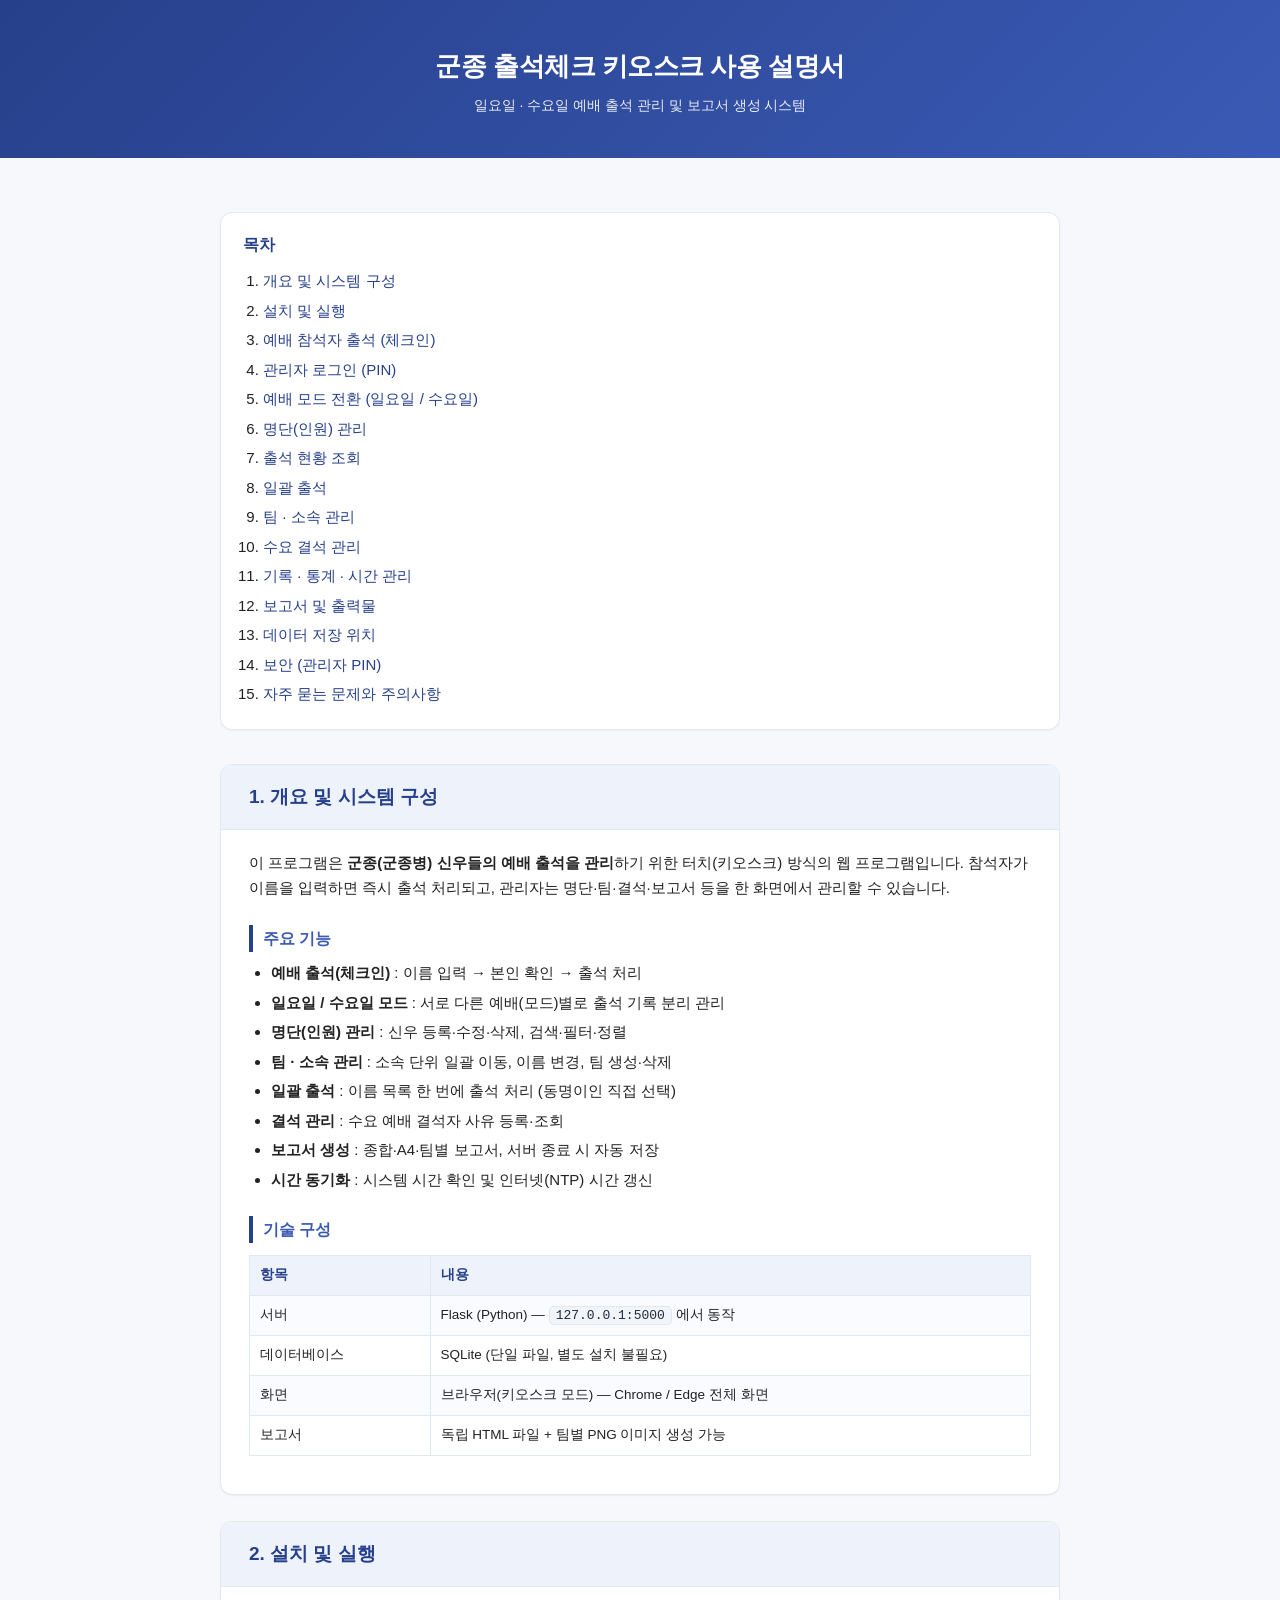
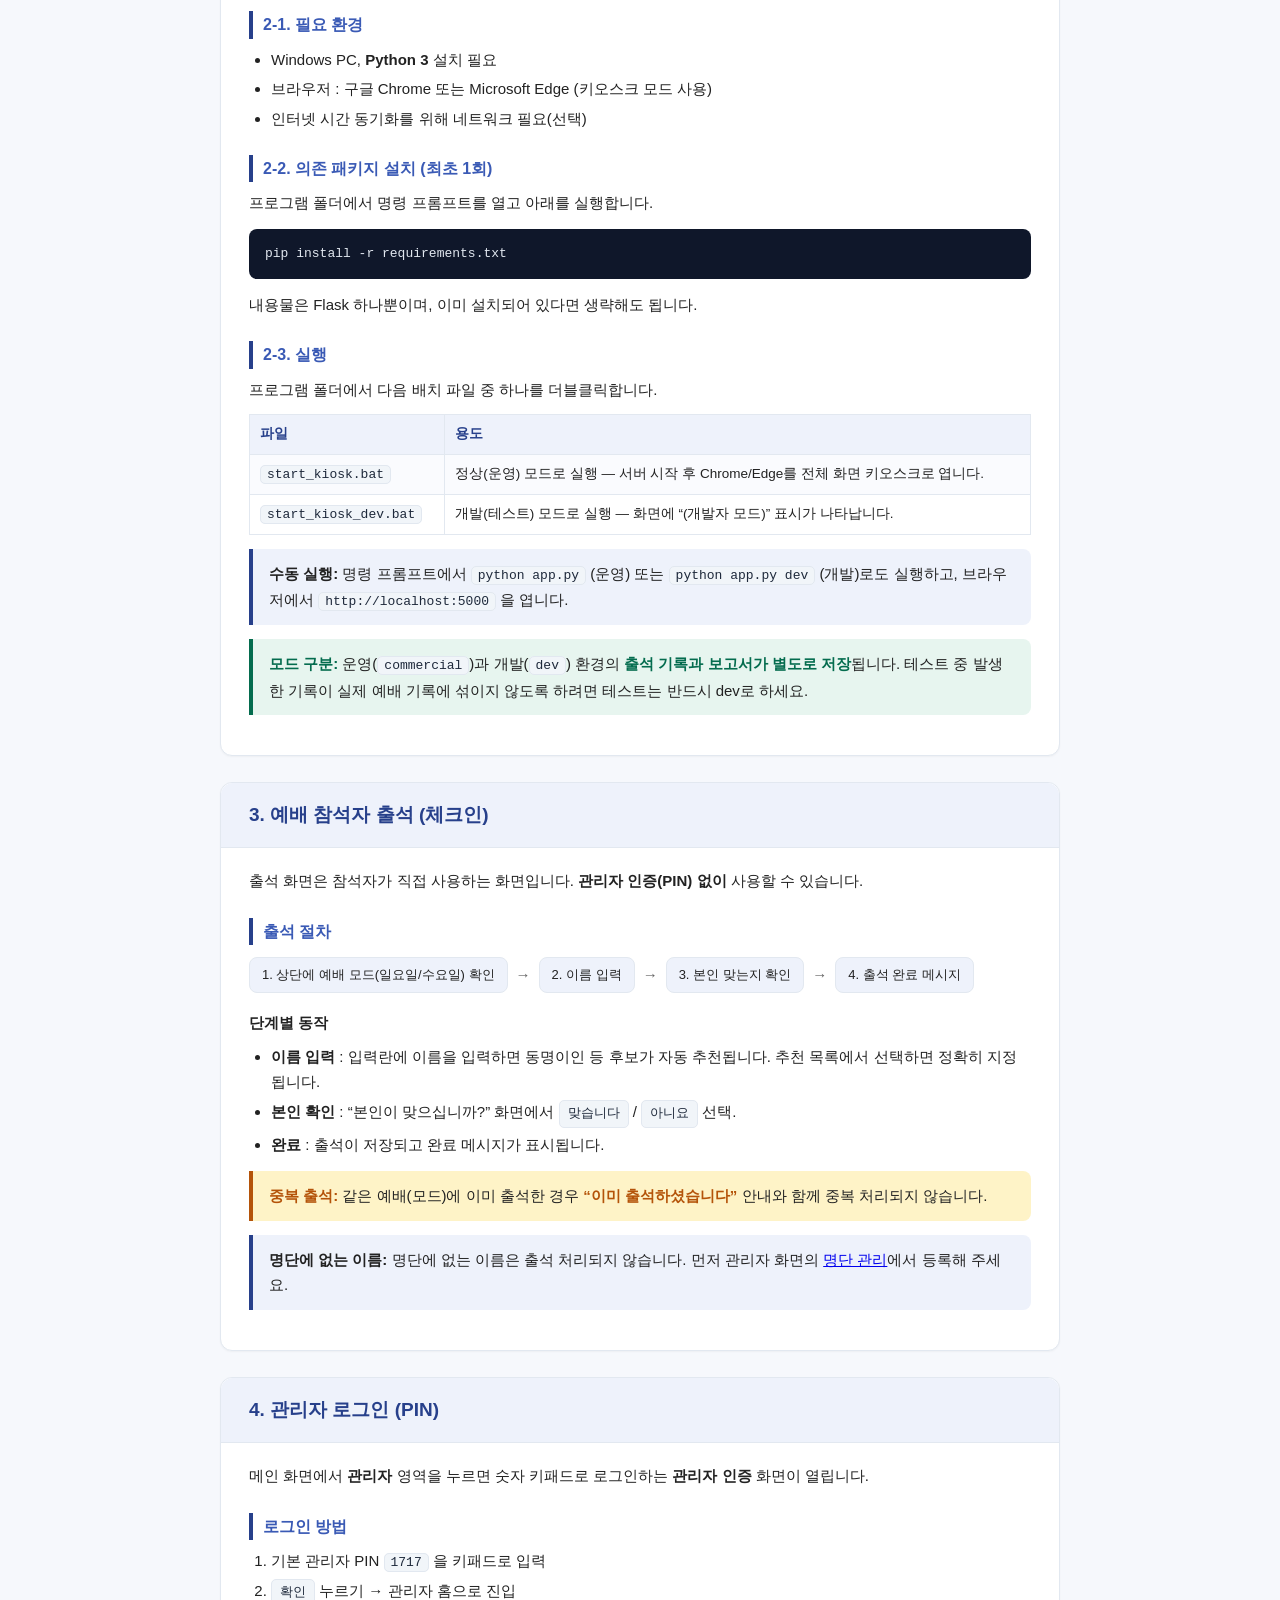
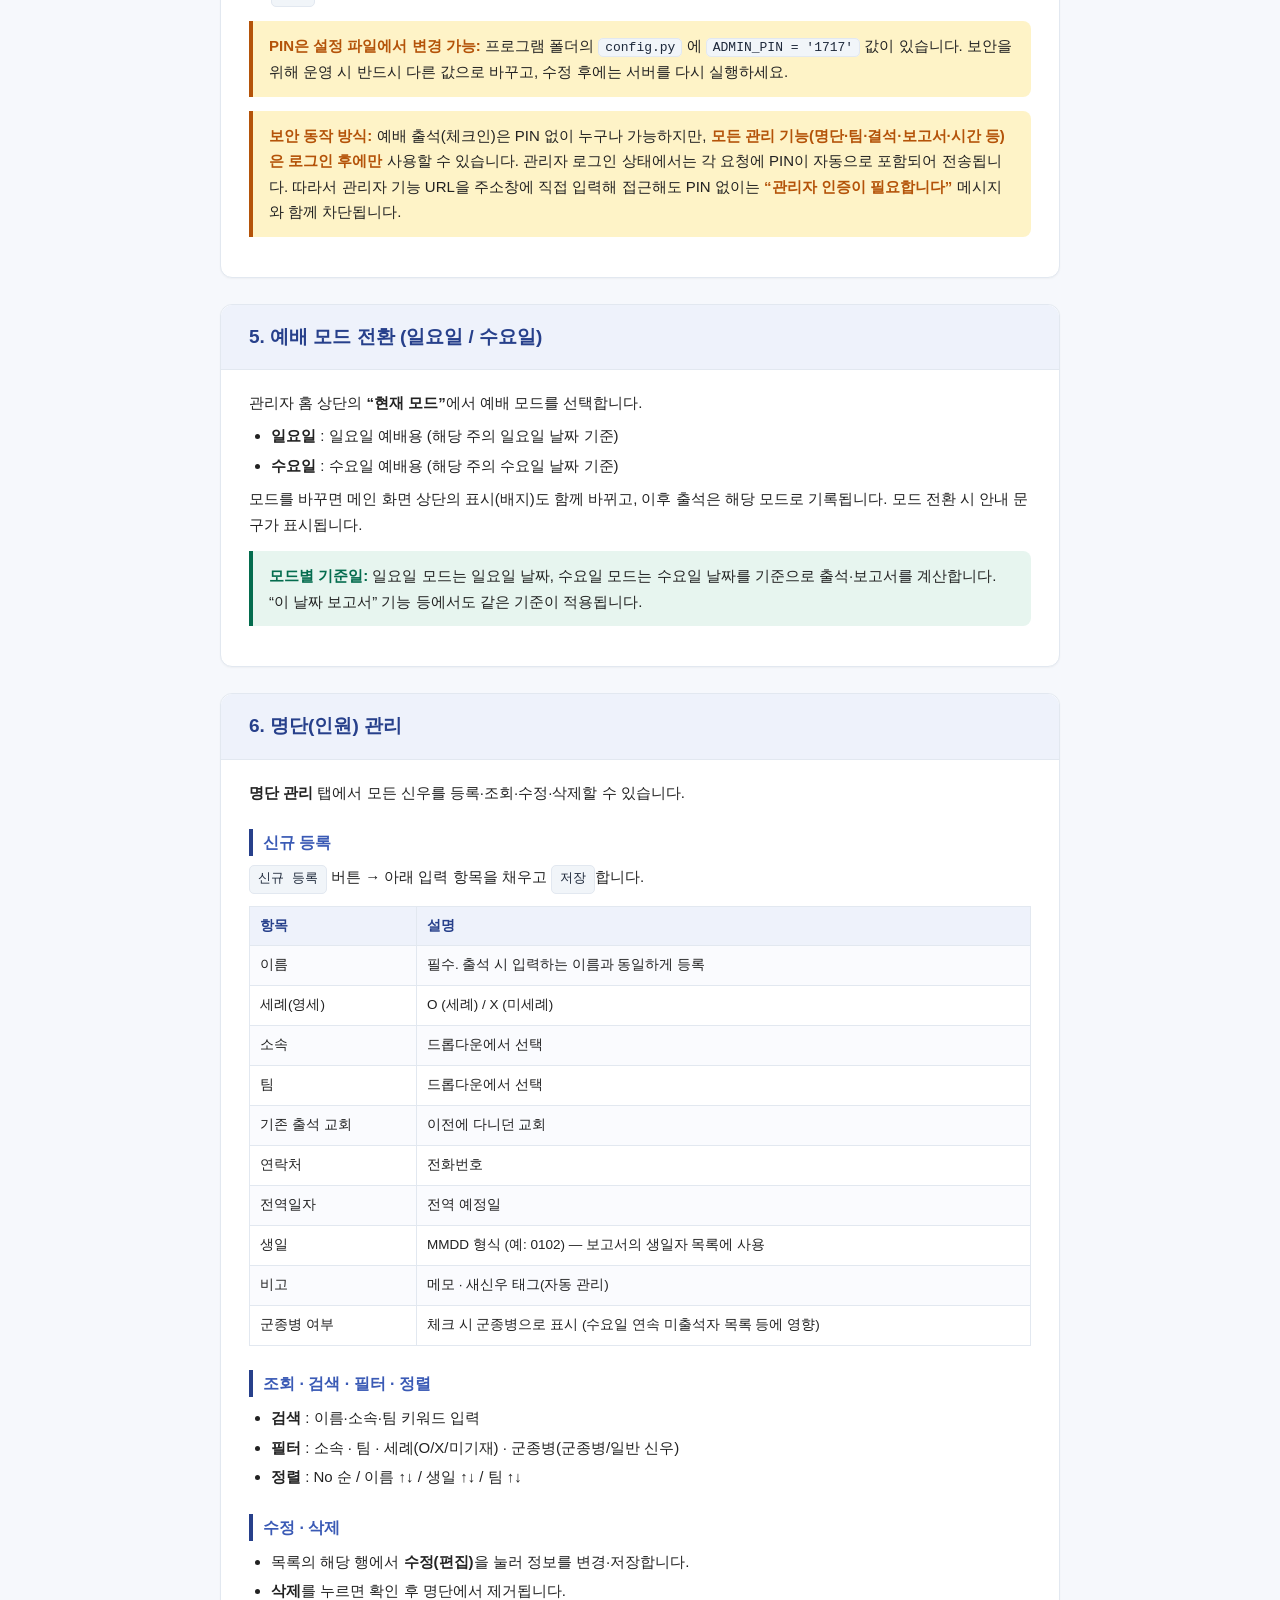
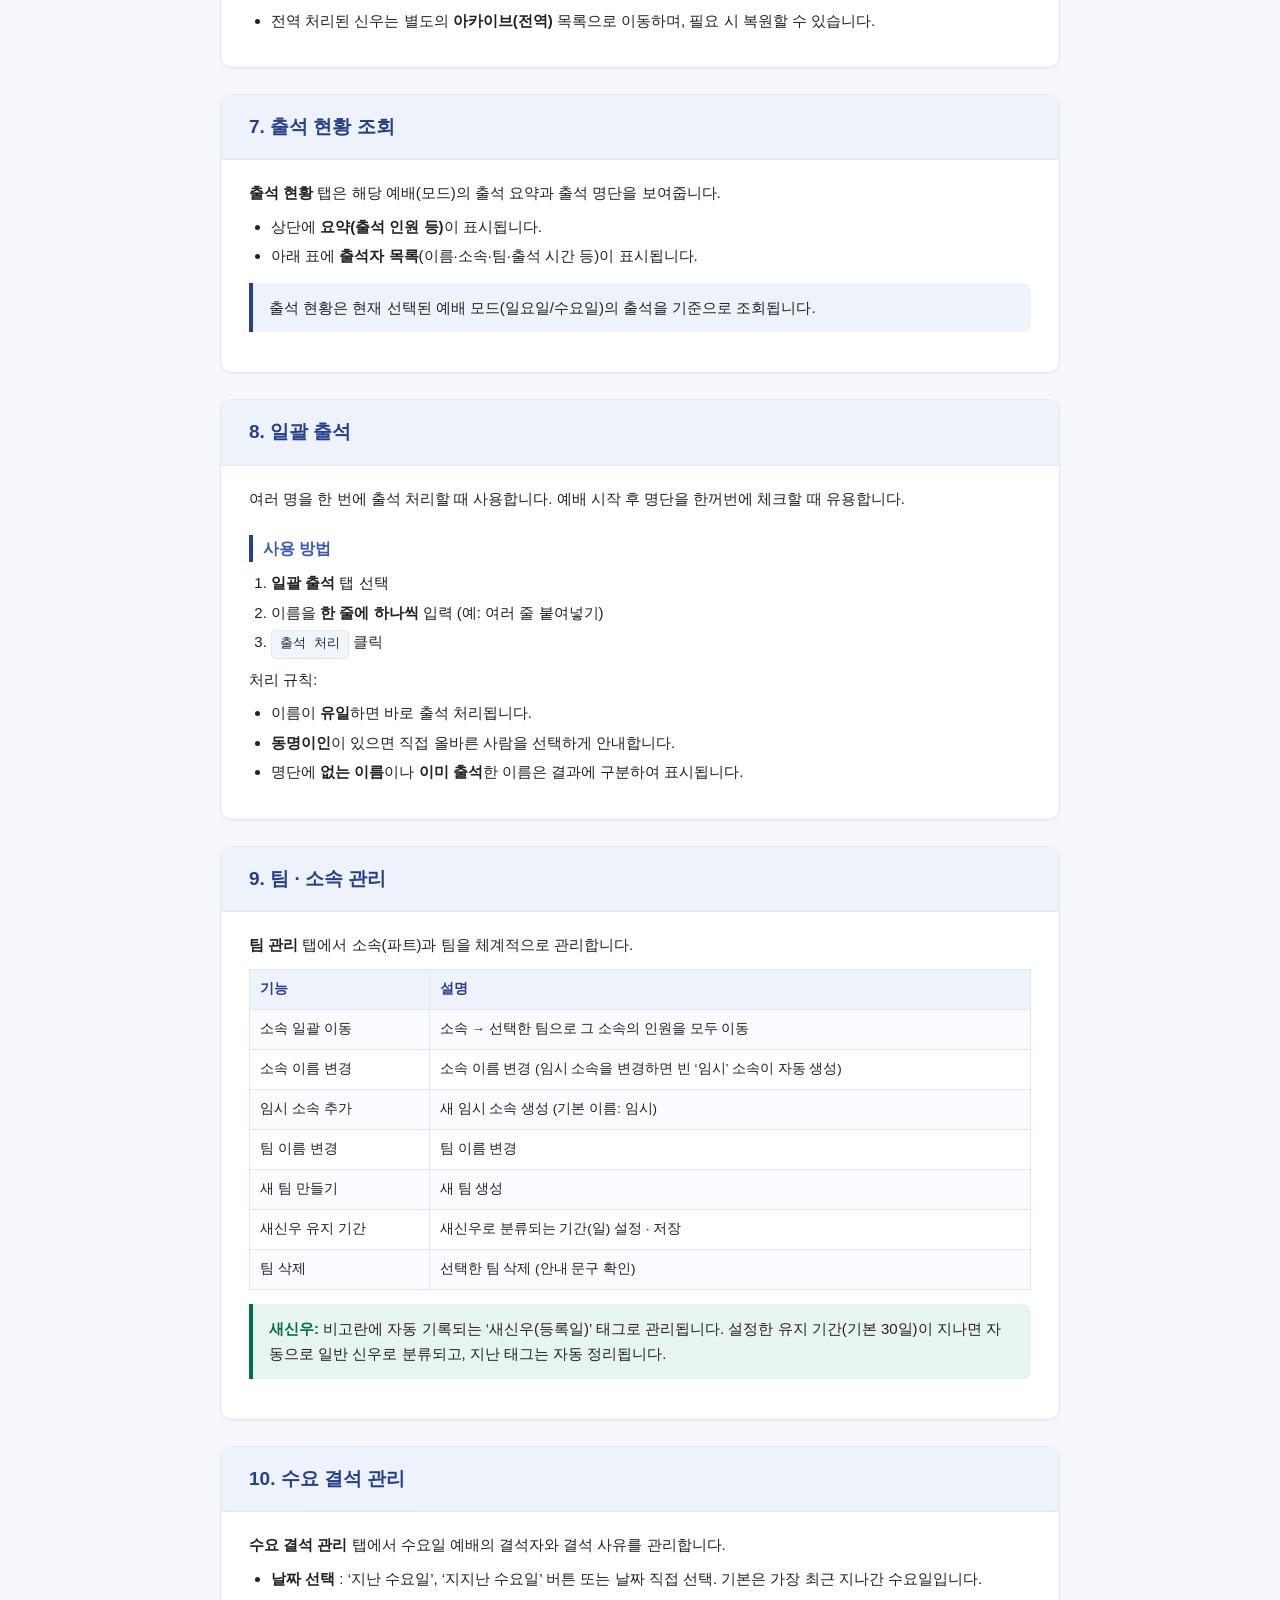
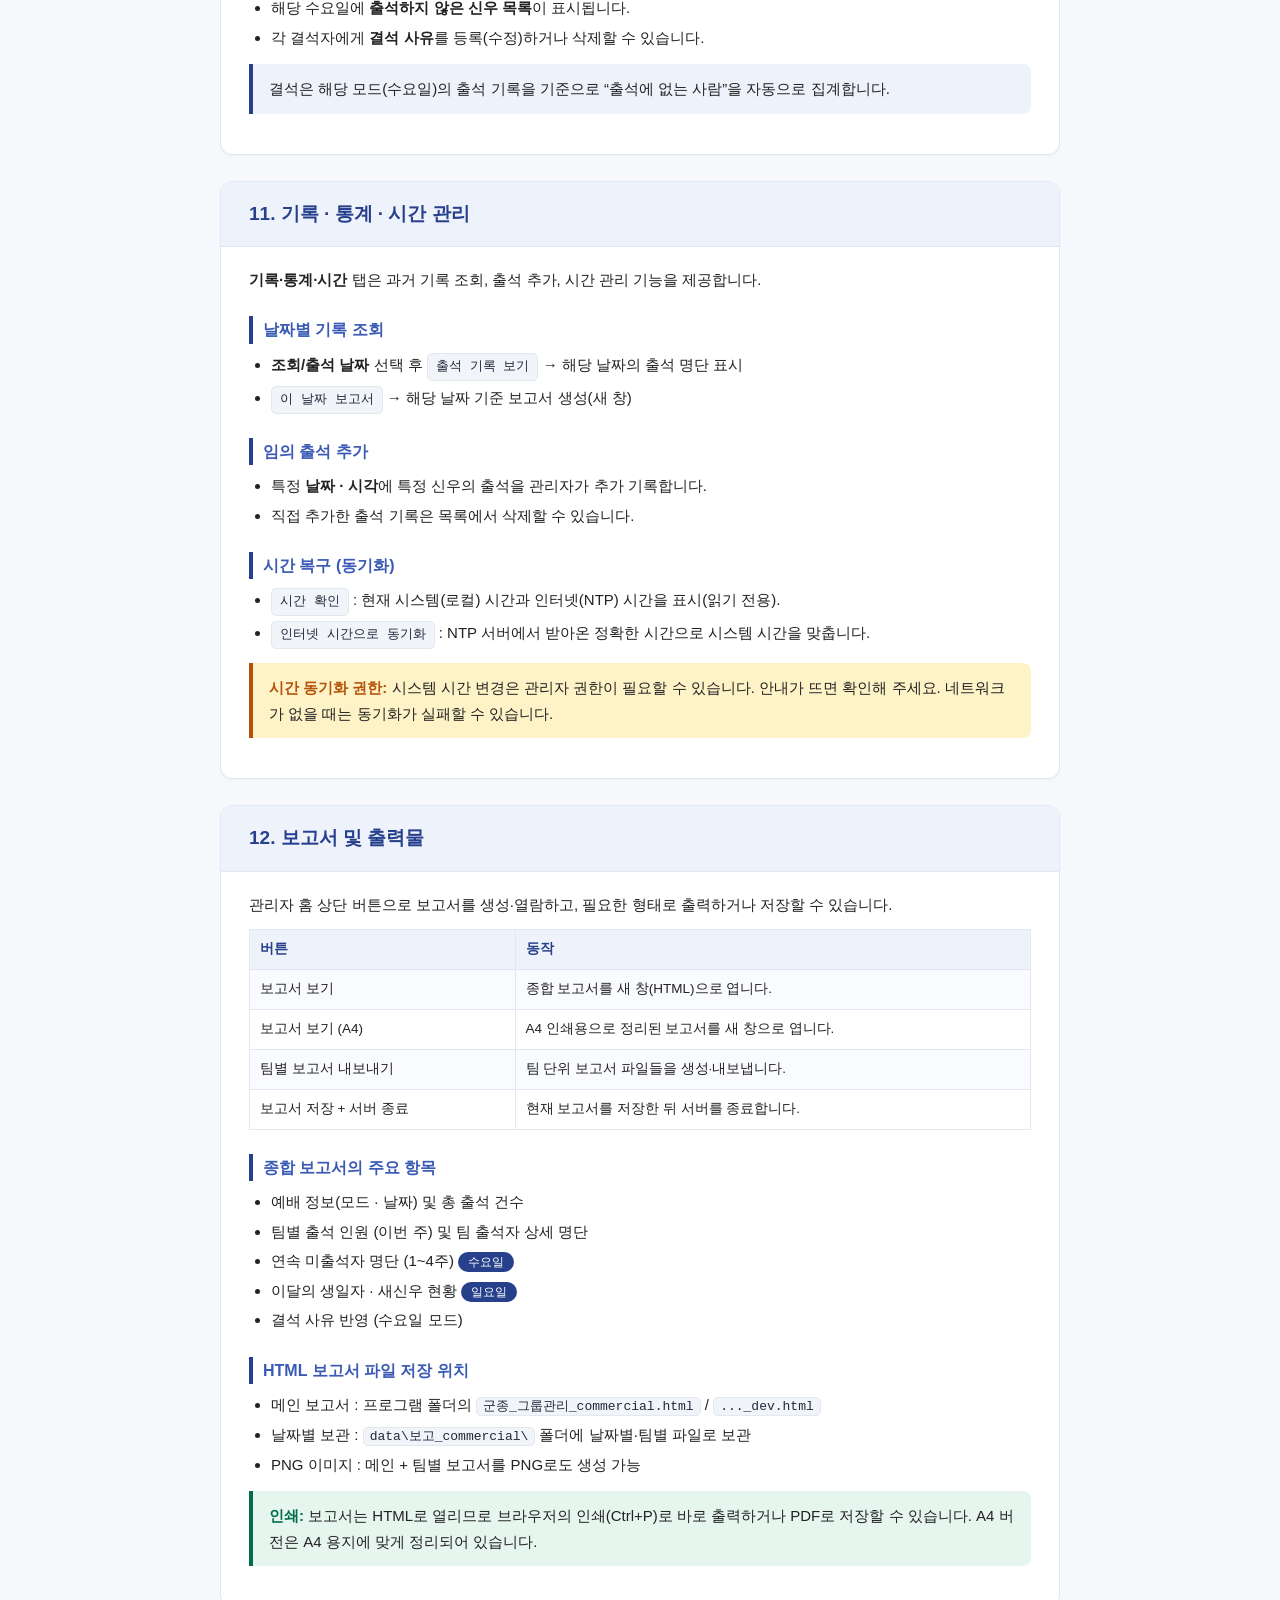
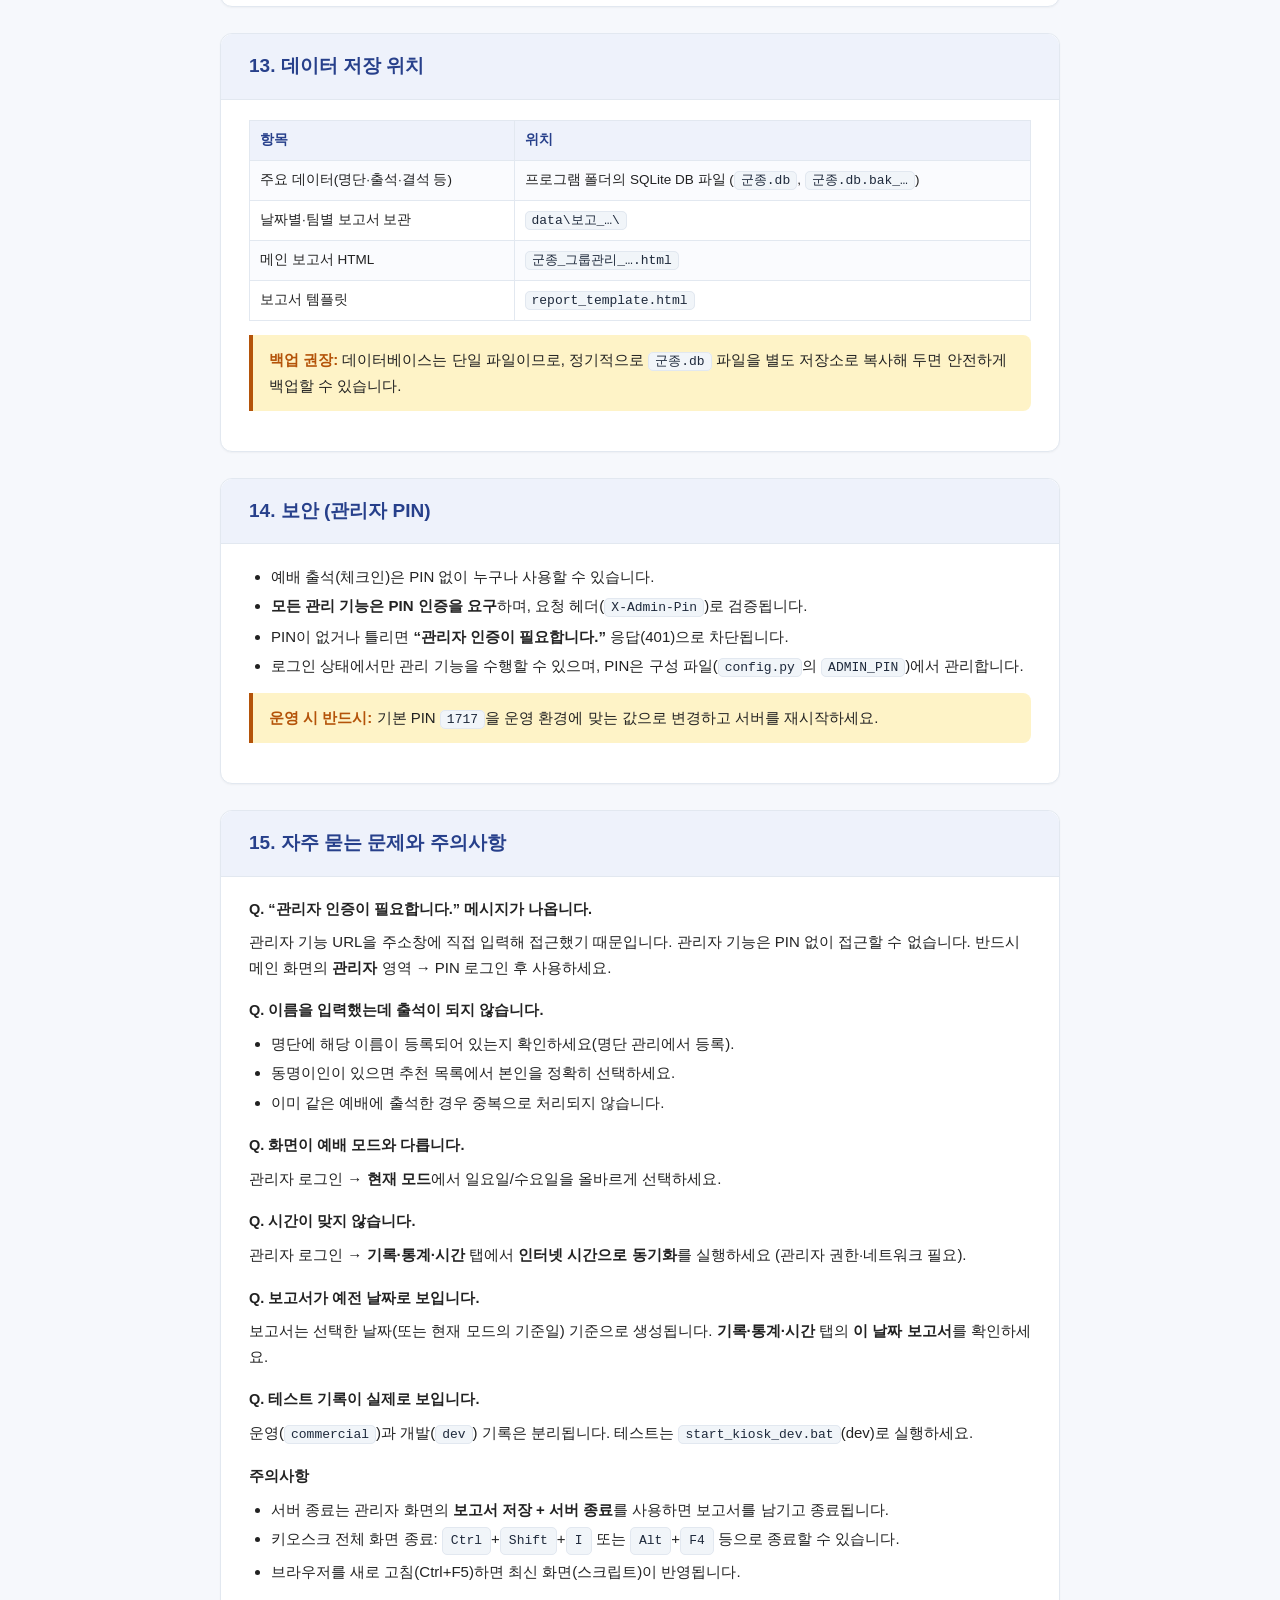
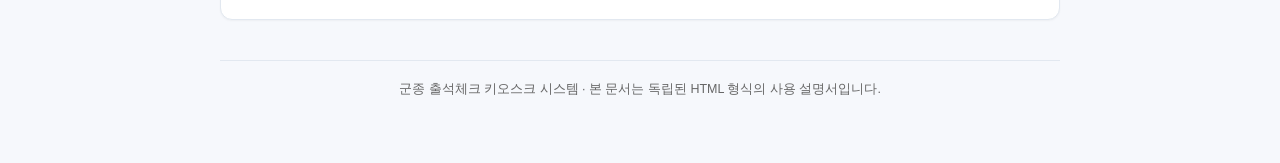
==== 사용설명서.html @ 4e554896 "asd" ====
<!DOCTYPE html>
<html lang="ko">
<head>
<meta charset="UTF-8">
<meta name="viewport" content="width=device-width, initial-scale=1.0">
<title>군종 출석체크 키오스크 사용 설명서</title>
<style>
  :root{
    --brand:#27408b;
    --brand2:#3a5ab5;
    --ink:#222;
    --muted:#666;
    --line:#e2e8f0;
    --bg:#f6f8fc;
    --card:#fff;
    --warn:#b45309;
    --warnbg:#fef3c7;
    --tip:#046c4e;
    --tipbg:#e7f5ef;
    --code:#1e293b;
    --codebg:#f1f5f9;
  }
  *{box-sizing:border-box}
  body{
    margin:0;padding:0;background:var(--bg);color:var(--ink);
    font-family:-apple-system,"Segoe UI","Malgun Gothic","Apple SD Gothic Neo",sans-serif;
    line-height:1.7;font-size:15px;
  }
  header{
    background:linear-gradient(135deg,var(--brand),var(--brand2));
    color:#fff;padding:44px 24px 40px;text-align:center;
  }
  header h1{margin:0 0 6px;font-size:26px;letter-spacing:-.5px}
  header p{margin:0;opacity:.9;font-size:14px}
  .wrap{max-width:880px;margin:0 auto;padding:28px 20px 80px}
  nav.toc{
    background:var(--card);border:1px solid var(--line);border-radius:12px;
    padding:18px 22px;margin:26px 0 34px;box-shadow:0 1px 2px rgba(0,0,0,.04);
  }
  nav.toc h2{margin:0 0 10px;font-size:16px;color:var(--brand)}
  nav.toc ol{margin:0;padding-left:20px}
  nav.toc li{margin:4px 0}
  nav.toc a{color:var(--brand);text-decoration:none}
  nav.toc a:hover{text-decoration:underline}
  section{background:var(--card);border:1px solid var(--line);border-radius:12px;padding:26px 28px;margin:0 0 26px;box-shadow:0 1px 2px rgba(0,0,0,.04)}
  h2.sec{margin:-26px -28px 20px;padding:16px 28px;background:#eef2fb;border-bottom:1px solid var(--line);
    font-size:19px;color:var(--brand);border-radius:12px 12px 0 0}
  h3{margin:24px 0 8px;font-size:16px;color:var(--brand2);border-left:4px solid var(--brand);padding-left:10px}
  h4{margin:18px 0 6px;font-size:14.5px;color:var(--ink)}
  p{margin:8px 0}
  ul,ol{margin:8px 0;padding-left:22px}
  li{margin:4px 0}
  ul.tight li{margin:2px 0}
  table{border-collapse:collapse;width:100%;margin:12px 0;font-size:13.5px}
  th,td{border:1px solid var(--line);padding:8px 10px;text-align:left;vertical-align:top}
  th{background:#eef2fb;color:var(--brand)}
  tr:nth-child(even) td{background:#fafbfe}
  code,.key{
    background:var(--codebg);border:1px solid #e2e8f0;border-radius:5px;
    padding:1px 6px;font-size:13px;color:var(--code);
    font-family:Consolas,Menlo,monospace;
  }
  .key{display:inline-block;min-width:26px;text-align:center;padding:2px 8px}
  pre{background:#0f172a;color:#e2e8f0;border-radius:8px;padding:14px 16px;overflow:auto;font-size:13px;font-family:Consolas,Menlo,monospace}
  .note{border-left:4px solid var(--brand);background:#eef2fb;padding:12px 16px;border-radius:0 8px 8px 0;margin:14px 0}
  .warn{border-left:4px solid var(--warn);background:var(--warnbg);padding:12px 16px;border-radius:0 8px 8px 0;margin:14px 0}
  .tip{border-left:4px solid var(--tip);background:var(--tipbg);padding:12px 16px;border-radius:0 8px 8px 0;margin:14px 0}
  .warn b{color:var(--warn)}
  .tip b{color:var(--tip)}
  .badge{display:inline-block;background:var(--brand);color:#fff;border-radius:20px;padding:0 10px;font-size:12px;line-height:20px;vertical-align:middle}
  .badge.green{background:var(--tip)}
  .badge.red{background:#b91c1c}
  .flow{display:flex;flex-wrap:wrap;gap:8px;align-items:center;margin:12px 0}
  .flow .step{background:#eef2fb;border:1px solid var(--line);border-radius:8px;padding:6px 12px;font-size:13px}
  .flow .arr{color:var(--muted)}
  footer{margin-top:40px;text-align:center;color:var(--muted);font-size:12.5px;border-top:1px solid var(--line);padding-top:18px}
  @media print{
    body{background:#fff}
    section,header,.toc{box-shadow:none;border-color:#ccc}
    header{background:var(--brand)}
    a{color:inherit;text-decoration:none}
  }
</style>
</head>
<body>

<header>
  <h1>군종 출석체크 키오스크 사용 설명서</h1>
  <p>일요일 · 수요일 예배 출석 관리 및 보고서 생성 시스템</p>
</header>

<div class="wrap">

<nav class="toc">
  <h2>목차</h2>
  <ol>
    <li><a href="#overview">개요 및 시스템 구성</a></li>
    <li><a href="#setup">설치 및 실행</a></li>
    <li><a href="#kiosk">예배 참석자 출석 (체크인)</a></li>
    <li><a href="#adminlogin">관리자 로그인 (PIN)</a></li>
    <li><a href="#mode">예배 모드 전환 (일요일 / 수요일)</a></li>
    <li><a href="#roster">명단(인원) 관리</a></li>
    <li><a href="#attend">출석 현황 조회</a></li>
    <li><a href="#bulk">일괄 출석</a></li>
    <li><a href="#teams">팀 · 소속 관리</a></li>
    <li><a href="#absence">수요 결석 관리</a></li>
    <li><a href="#history">기록 · 통계 · 시간 관리</a></li>
    <li><a href="#report">보고서 및 출력물</a></li>
    <li><a href="#data">데이터 저장 위치</a></li>
    <li><a href="#security">보안 (관리자 PIN)</a></li>
    <li><a href="#trouble">자주 묻는 문제와 주의사항</a></li>
  </ol>
</nav>

<!-- 1. 개요 -->
<section id="overview">
  <h2 class="sec">1. 개요 및 시스템 구성</h2>
  <p>이 프로그램은 <b>군종(군종병) 신우들의 예배 출석을 관리</b>하기 위한 터치(키오스크) 방식의 웹 프로그램입니다. 참석자가 이름을 입력하면 즉시 출석 처리되고, 관리자는 명단·팀·결석·보고서 등을 한 화면에서 관리할 수 있습니다.</p>
  <h3>주요 기능</h3>
  <ul>
    <li><b>예배 출석(체크인)</b> : 이름 입력 → 본인 확인 → 출석 처리</li>
    <li><b>일요일 / 수요일 모드</b> : 서로 다른 예배(모드)별로 출석 기록 분리 관리</li>
    <li><b>명단(인원) 관리</b> : 신우 등록·수정·삭제, 검색·필터·정렬</li>
    <li><b>팀 · 소속 관리</b> : 소속 단위 일괄 이동, 이름 변경, 팀 생성·삭제</li>
    <li><b>일괄 출석</b> : 이름 목록 한 번에 출석 처리 (동명이인 직접 선택)</li>
    <li><b>결석 관리</b> : 수요 예배 결석자 사유 등록·조회</li>
    <li><b>보고서 생성</b> : 종합·A4·팀별 보고서, 서버 종료 시 자동 저장</li>
    <li><b>시간 동기화</b> : 시스템 시간 확인 및 인터넷(NTP) 시간 갱신</li>
  </ul>
  <h3>기술 구성</h3>
  <table>
    <tr><th>항목</th><th>내용</th></tr>
    <tr><td>서버</td><td>Flask (Python) — <code>127.0.0.1:5000</code> 에서 동작</td></tr>
    <tr><td>데이터베이스</td><td>SQLite (단일 파일, 별도 설치 불필요)</td></tr>
    <tr><td>화면</td><td>브라우저(키오스크 모드) — Chrome / Edge 전체 화면</td></tr>
    <tr><td>보고서</td><td>독립 HTML 파일 + 팀별 PNG 이미지 생성 가능</td></tr>
  </table>
</section>

<!-- 2. 설치 및 실행 -->
<section id="setup">
  <h2 class="sec">2. 설치 및 실행</h2>
  <h3>2-1. 필요 환경</h3>
  <ul>
    <li>Windows PC, <b>Python 3</b> 설치 필요</li>
    <li>브라우저 : 구글 Chrome 또는 Microsoft Edge (키오스크 모드 사용)</li>
    <li>인터넷 시간 동기화를 위해 네트워크 필요(선택)</li>
  </ul>
  <h3>2-2. 의존 패키지 설치 (최초 1회)</h3>
  <p>프로그램 폴더에서 명령 프롬프트를 열고 아래를 실행합니다.</p>
  <pre>pip install -r requirements.txt</pre>
  <p>내용물은 Flask 하나뿐이며, 이미 설치되어 있다면 생략해도 됩니다.</p>
  <h3>2-3. 실행</h3>
  <p>프로그램 폴더에서 다음 배치 파일 중 하나를 더블클릭합니다.</p>
  <table>
    <tr><th>파일</th><th>용도</th></tr>
    <tr><td><code>start_kiosk.bat</code></td><td>정상(운영) 모드로 실행 — 서버 시작 후 Chrome/Edge를 전체 화면 키오스크로 엽니다.</td></tr>
    <tr><td><code>start_kiosk_dev.bat</code></td><td>개발(테스트) 모드로 실행 — 화면에 “(개발자 모드)” 표시가 나타납니다.</td></tr>
  </table>
  <div class="note"><b>수동 실행:</b> 명령 프롬프트에서 <code>python app.py</code> (운영) 또는 <code>python app.py dev</code> (개발)로도 실행하고, 브라우저에서 <code>http://localhost:5000</code> 을 엽니다.</div>
  <div class="tip"><b>모드 구분:</b> 운영(<code>commercial</code>)과 개발(<code>dev</code>) 환경의 <b>출석 기록과 보고서가 별도로 저장</b>됩니다. 테스트 중 발생한 기록이 실제 예배 기록에 섞이지 않도록 하려면 테스트는 반드시 dev로 하세요.</div>
</section>

<!-- 3. 출석 -->
<section id="kiosk">
  <h2 class="sec">3. 예배 참석자 출석 (체크인)</h2>
  <p>출석 화면은 참석자가 직접 사용하는 화면입니다. <b>관리자 인증(PIN) 없이</b> 사용할 수 있습니다.</p>
  <h3>출석 절차</h3>
  <div class="flow">
    <span class="step">1. 상단에 예배 모드(일요일/수요일) 확인</span><span class="arr">→</span>
    <span class="step">2. 이름 입력</span><span class="arr">→</span>
    <span class="step">3. 본인 맞는지 확인</span><span class="arr">→</span>
    <span class="step">4. 출석 완료 메시지</span>
  </div>
  <h4>단계별 동작</h4>
  <ul>
    <li><b>이름 입력</b> : 입력란에 이름을 입력하면 동명이인 등 후보가 자동 추천됩니다. 추천 목록에서 선택하면 정확히 지정됩니다.</li>
    <li><b>본인 확인</b> : “본인이 맞으십니까?” 화면에서 <span class="key">맞습니다</span> / <span class="key">아니요</span> 선택.</li>
    <li><b>완료</b> : 출석이 저장되고 완료 메시지가 표시됩니다.</li>
  </ul>
  <div class="warn"><b>중복 출석:</b> 같은 예배(모드)에 이미 출석한 경우 <b>“이미 출석하셨습니다”</b> 안내와 함께 중복 처리되지 않습니다.</div>
  <div class="note"><b>명단에 없는 이름:</b> 명단에 없는 이름은 출석 처리되지 않습니다. 먼저 관리자 화면의 <a href="#roster">명단 관리</a>에서 등록해 주세요.</div>
</section>

<!-- 4. 관리자 로그인 -->
<section id="adminlogin">
  <h2 class="sec">4. 관리자 로그인 (PIN)</h2>
  <p>메인 화면에서 <b>관리자</b> 영역을 누르면 숫자 키패드로 로그인하는 <b>관리자 인증</b> 화면이 열립니다.</p>
  <h3>로그인 방법</h3>
  <ol>
    <li>기본 관리자 PIN <code>1717</code> 을 키패드로 입력</li>
    <li><span class="key">확인</span> 누르기 → 관리자 홈으로 진입</li>
  </ol>
  <div class="warn"><b>PIN은 설정 파일에서 변경 가능:</b> 프로그램 폴더의 <code>config.py</code> 에 <code>ADMIN_PIN = '1717'</code> 값이 있습니다. 보안을 위해 운영 시 반드시 다른 값으로 바꾸고, 수정 후에는 서버를 다시 실행하세요.</div>
  <div class="warn"><b>보안 동작 방식:</b> 예배 출석(체크인)은 PIN 없이 누구나 가능하지만, <b>모든 관리 기능(명단·팀·결석·보고서·시간 등)은 로그인 후에만</b> 사용할 수 있습니다. 관리자 로그인 상태에서는 각 요청에 PIN이 자동으로 포함되어 전송됩니다. 따라서 관리자 기능 URL을 주소창에 직접 입력해 접근해도 PIN 없이는 <b>“관리자 인증이 필요합니다”</b> 메시지와 함께 차단됩니다.</div>
</section>

<!-- 5. 예배 모드 -->
<section id="mode">
  <h2 class="sec">5. 예배 모드 전환 (일요일 / 수요일)</h2>
  <p>관리자 홈 상단의 <b>“현재 모드”</b>에서 예배 모드를 선택합니다.</p>
  <ul>
    <li><b>일요일</b> : 일요일 예배용 (해당 주의 일요일 날짜 기준)</li>
    <li><b>수요일</b> : 수요일 예배용 (해당 주의 수요일 날짜 기준)</li>
  </ul>
  <p>모드를 바꾸면 메인 화면 상단의 표시(배지)도 함께 바뀌고, 이후 출석은 해당 모드로 기록됩니다. 모드 전환 시 안내 문구가 표시됩니다.</p>
  <div class="tip"><b>모드별 기준일:</b> 일요일 모드는 일요일 날짜, 수요일 모드는 수요일 날짜를 기준으로 출석·보고서를 계산합니다. “이 날짜 보고서” 기능 등에서도 같은 기준이 적용됩니다.</div>
</section>

<!-- 6. 명단 관리 -->
<section id="roster">
  <h2 class="sec">6. 명단(인원) 관리</h2>
  <p><b>명단 관리</b> 탭에서 모든 신우를 등록·조회·수정·삭제할 수 있습니다.</p>
  <h3>신규 등록</h3>
  <p><span class="key">신규 등록</span> 버튼 → 아래 입력 항목을 채우고 <span class="key">저장</span>합니다.</p>
  <table>
    <tr><th>항목</th><th>설명</th></tr>
    <tr><td>이름</td><td>필수. 출석 시 입력하는 이름과 동일하게 등록</td></tr>
    <tr><td>세례(영세)</td><td>O (세례) / X (미세례)</td></tr>
    <tr><td>소속</td><td>드롭다운에서 선택</td></tr>
    <tr><td>팀</td><td>드롭다운에서 선택</td></tr>
    <tr><td>기존 출석 교회</td><td>이전에 다니던 교회</td></tr>
    <tr><td>연락처</td><td>전화번호</td></tr>
    <tr><td>전역일자</td><td>전역 예정일</td></tr>
    <tr><td>생일</td><td>MMDD 형식 (예: 0102) — 보고서의 생일자 목록에 사용</td></tr>
    <tr><td>비고</td><td>메모 · 새신우 태그(자동 관리)</td></tr>
    <tr><td>군종병 여부</td><td>체크 시 군종병으로 표시 (수요일 연속 미출석자 목록 등에 영향)</td></tr>
  </table>
  <h3>조회 · 검색 · 필터 · 정렬</h3>
  <ul>
    <li><b>검색</b> : 이름·소속·팀 키워드 입력</li>
    <li><b>필터</b> : 소속 · 팀 · 세례(O/X/미기재) · 군종병(군종병/일반 신우)</li>
    <li><b>정렬</b> : No 순 / 이름 ↑↓ / 생일 ↑↓ / 팀 ↑↓</li>
  </ul>
  <h3>수정 · 삭제</h3>
  <ul>
    <li>목록의 해당 행에서 <b>수정(편집)</b>을 눌러 정보를 변경·저장합니다.</li>
    <li><b>삭제</b>를 누르면 확인 후 명단에서 제거됩니다.</li>
    <li>전역 처리된 신우는 별도의 <b>아카이브(전역)</b> 목록으로 이동하며, 필요 시 복원할 수 있습니다.</li>
  </ul>
</section>

<!-- 7. 출석 현황 -->
<section id="attend">
  <h2 class="sec">7. 출석 현황 조회</h2>
  <p><b>출석 현황</b> 탭은 해당 예배(모드)의 출석 요약과 출석 명단을 보여줍니다.</p>
  <ul>
    <li>상단에 <b>요약(출석 인원 등)</b>이 표시됩니다.</li>
    <li>아래 표에 <b>출석자 목록</b>(이름·소속·팀·출석 시간 등)이 표시됩니다.</li>
  </ul>
  <div class="note">출석 현황은 현재 선택된 예배 모드(일요일/수요일)의 출석을 기준으로 조회됩니다.</div>
</section>

<!-- 8. 일괄 출석 -->
<section id="bulk">
  <h2 class="sec">8. 일괄 출석</h2>
  <p>여러 명을 한 번에 출석 처리할 때 사용합니다. 예배 시작 후 명단을 한꺼번에 체크할 때 유용합니다.</p>
  <h3>사용 방법</h3>
  <ol>
    <li><b>일괄 출석</b> 탭 선택</li>
    <li>이름을 <b>한 줄에 하나씩</b> 입력 (예: 여러 줄 붙여넣기)</li>
    <li><span class="key">출석 처리</span> 클릭</li>
  </ol>
  <p>처리 규칙:</p>
  <ul>
    <li>이름이 <b>유일</b>하면 바로 출석 처리됩니다.</li>
    <li><b>동명이인</b>이 있으면 직접 올바른 사람을 선택하게 안내합니다.</li>
    <li>명단에 <b>없는 이름</b>이나 <b>이미 출석</b>한 이름은 결과에 구분하여 표시됩니다.</li>
  </ul>
</section>

<!-- 9. 팀 관리 -->
<section id="teams">
  <h2 class="sec">9. 팀 · 소속 관리</h2>
  <p><b>팀 관리</b> 탭에서 소속(파트)과 팀을 체계적으로 관리합니다.</p>
  <table>
    <tr><th>기능</th><th>설명</th></tr>
    <tr><td>소속 일괄 이동</td><td>소속 → 선택한 팀으로 그 소속의 인원을 모두 이동</td></tr>
    <tr><td>소속 이름 변경</td><td>소속 이름 변경 (임시 소속을 변경하면 빈 ‘임시’ 소속이 자동 생성)</td></tr>
    <tr><td>임시 소속 추가</td><td>새 임시 소속 생성 (기본 이름: 임시)</td></tr>
    <tr><td>팀 이름 변경</td><td>팀 이름 변경</td></tr>
    <tr><td>새 팀 만들기</td><td>새 팀 생성</td></tr>
    <tr><td>새신우 유지 기간</td><td>새신우로 분류되는 기간(일) 설정 · 저장</td></tr>
    <tr><td>팀 삭제</td><td>선택한 팀 삭제 (안내 문구 확인)</td></tr>
  </table>
  <div class="tip"><b>새신우:</b> 비고란에 자동 기록되는 ‘새신우(등록일)’ 태그로 관리됩니다. 설정한 유지 기간(기본 30일)이 지나면 자동으로 일반 신우로 분류되고, 지난 태그는 자동 정리됩니다.</div>
</section>

<!-- 10. 결석 관리 -->
<section id="absence">
  <h2 class="sec">10. 수요 결석 관리</h2>
  <p><b>수요 결석 관리</b> 탭에서 수요일 예배의 결석자와 결석 사유를 관리합니다.</p>
  <ul>
    <li><b>날짜 선택</b> : ‘지난 수요일’, ‘지지난 수요일’ 버튼 또는 날짜 직접 선택. 기본은 가장 최근 지나간 수요일입니다.</li>
    <li>해당 수요일에 <b>출석하지 않은 신우 목록</b>이 표시됩니다.</li>
    <li>각 결석자에게 <b>결석 사유</b>를 등록(수정)하거나 삭제할 수 있습니다.</li>
  </ul>
  <div class="note">결석은 해당 모드(수요일)의 출석 기록을 기준으로 “출석에 없는 사람”을 자동으로 집계합니다.</div>
</section>

<!-- 11. 기록·통계·시간 -->
<section id="history">
  <h2 class="sec">11. 기록 · 통계 · 시간 관리</h2>
  <p><b>기록·통계·시간</b> 탭은 과거 기록 조회, 출석 추가, 시간 관리 기능을 제공합니다.</p>
  <h3>날짜별 기록 조회</h3>
  <ul>
    <li><b>조회/출석 날짜</b> 선택 후 <span class="key">출석 기록 보기</span> → 해당 날짜의 출석 명단 표시</li>
    <li><span class="key">이 날짜 보고서</span> → 해당 날짜 기준 보고서 생성(새 창)</li>
  </ul>
  <h3>임의 출석 추가</h3>
  <ul>
    <li>특정 <b>날짜 · 시각</b>에 특정 신우의 출석을 관리자가 추가 기록합니다.</li>
    <li>직접 추가한 출석 기록은 목록에서 삭제할 수 있습니다.</li>
  </ul>
  <h3>시간 복구 (동기화)</h3>
  <ul>
    <li><span class="key">시간 확인</span> : 현재 시스템(로컬) 시간과 인터넷(NTP) 시간을 표시(읽기 전용).</li>
    <li><span class="key">인터넷 시간으로 동기화</span> : NTP 서버에서 받아온 정확한 시간으로 시스템 시간을 맞춥니다.</li>
  </ul>
  <div class="warn"><b>시간 동기화 권한:</b> 시스템 시간 변경은 관리자 권한이 필요할 수 있습니다. 안내가 뜨면 확인해 주세요. 네트워크가 없을 때는 동기화가 실패할 수 있습니다.</div>
</section>

<!-- 12. 보고서 -->
<section id="report">
  <h2 class="sec">12. 보고서 및 출력물</h2>
  <p>관리자 홈 상단 버튼으로 보고서를 생성·열람하고, 필요한 형태로 출력하거나 저장할 수 있습니다.</p>
  <table>
    <tr><th>버튼</th><th>동작</th></tr>
    <tr><td>보고서 보기</td><td>종합 보고서를 새 창(HTML)으로 엽니다.</td></tr>
    <tr><td>보고서 보기 (A4)</td><td>A4 인쇄용으로 정리된 보고서를 새 창으로 엽니다.</td></tr>
    <tr><td>팀별 보고서 내보내기</td><td>팀 단위 보고서 파일들을 생성·내보냅니다.</td></tr>
    <tr><td>보고서 저장 + 서버 종료</td><td>현재 보고서를 저장한 뒤 서버를 종료합니다.</td></tr>
  </table>
  <h3>종합 보고서의 주요 항목</h3>
  <ul>
    <li>예배 정보(모드 · 날짜) 및 총 출석 건수</li>
    <li>팀별 출석 인원 (이번 주) 및 팀 출석자 상세 명단</li>
    <li>연속 미출석자 명단 (1~4주) <span class="badge">수요일</span></li>
    <li>이달의 생일자 · 새신우 현황 <span class="badge">일요일</span></li>
    <li>결석 사유 반영 (수요일 모드)</li>
  </ul>
  <h3>HTML 보고서 파일 저장 위치</h3>
  <ul>
    <li>메인 보고서 : 프로그램 폴더의 <code>군종_그룹관리_commercial.html</code> / <code>..._dev.html</code></li>
    <li>날짜별 보관 : <code>data\보고_commercial\</code> 폴더에 날짜별·팀별 파일로 보관</li>
    <li>PNG 이미지 : 메인 + 팀별 보고서를 PNG로도 생성 가능</li>
  </ul>
  <div class="tip"><b>인쇄:</b> 보고서는 HTML로 열리므로 브라우저의 인쇄(Ctrl+P)로 바로 출력하거나 PDF로 저장할 수 있습니다. A4 버전은 A4 용지에 맞게 정리되어 있습니다.</div>
</section>

<!-- 13. 데이터 저장 -->
<section id="data">
  <h2 class="sec">13. 데이터 저장 위치</h2>
  <table>
    <tr><th>항목</th><th>위치</th></tr>
    <tr><td>주요 데이터(명단·출석·결석 등)</td><td>프로그램 폴더의 SQLite DB 파일 (<code>군종.db</code>, <code>군종.db.bak_…</code>)</td></tr>
    <tr><td>날짜별·팀별 보고서 보관</td><td><code>data\보고_…\</code></td></tr>
    <tr><td>메인 보고서 HTML</td><td><code>군종_그룹관리_….html</code></td></tr>
    <tr><td>보고서 템플릿</td><td><code>report_template.html</code></td></tr>
  </table>
  <div class="warn"><b>백업 권장:</b> 데이터베이스는 단일 파일이므로, 정기적으로 <code>군종.db</code> 파일을 별도 저장소로 복사해 두면 안전하게 백업할 수 있습니다.</div>
</section>

<!-- 14. 보안 -->
<section id="security">
  <h2 class="sec">14. 보안 (관리자 PIN)</h2>
  <ul>
    <li>예배 출석(체크인)은 PIN 없이 누구나 사용할 수 있습니다.</li>
    <li><b>모든 관리 기능은 PIN 인증을 요구</b>하며, 요청 헤더(<code>X-Admin-Pin</code>)로 검증됩니다.</li>
    <li>PIN이 없거나 틀리면 <b>“관리자 인증이 필요합니다.”</b> 응답(401)으로 차단됩니다.</li>
    <li>로그인 상태에서만 관리 기능을 수행할 수 있으며, PIN은 구성 파일(<code>config.py</code>의 <code>ADMIN_PIN</code>)에서 관리합니다.</li>
  </ul>
  <div class="warn"><b>운영 시 반드시:</b> 기본 PIN <code>1717</code>을 운영 환경에 맞는 값으로 변경하고 서버를 재시작하세요.</div>
</section>

<!-- 15. 문제 해결 -->
<section id="trouble">
  <h2 class="sec">15. 자주 묻는 문제와 주의사항</h2>
  <h4>Q. “관리자 인증이 필요합니다.” 메시지가 나옵니다.</h4>
  <p>관리자 기능 URL을 주소창에 직접 입력해 접근했기 때문입니다. 관리자 기능은 PIN 없이 접근할 수 없습니다. 반드시 메인 화면의 <b>관리자</b> 영역 → PIN 로그인 후 사용하세요.</p>
  <h4>Q. 이름을 입력했는데 출석이 되지 않습니다.</h4>
  <ul>
    <li>명단에 해당 이름이 등록되어 있는지 확인하세요(명단 관리에서 등록).</li>
    <li>동명이인이 있으면 추천 목록에서 본인을 정확히 선택하세요.</li>
    <li>이미 같은 예배에 출석한 경우 중복으로 처리되지 않습니다.</li>
  </ul>
  <h4>Q. 화면이 예배 모드와 다릅니다.</h4>
  <p>관리자 로그인 → <b>현재 모드</b>에서 일요일/수요일을 올바르게 선택하세요.</p>
  <h4>Q. 시간이 맞지 않습니다.</h4>
  <p>관리자 로그인 → <b>기록·통계·시간</b> 탭에서 <b>인터넷 시간으로 동기화</b>를 실행하세요 (관리자 권한·네트워크 필요).</p>
  <h4>Q. 보고서가 예전 날짜로 보입니다.</h4>
  <p>보고서는 선택한 날짜(또는 현재 모드의 기준일) 기준으로 생성됩니다. <b>기록·통계·시간</b> 탭의 <b>이 날짜 보고서</b>를 확인하세요.</p>
  <h4>Q. 테스트 기록이 실제로 보입니다.</h4>
  <p>운영(<code>commercial</code>)과 개발(<code>dev</code>) 기록은 분리됩니다. 테스트는 <code>start_kiosk_dev.bat</code>(dev)로 실행하세요.</p>
  <h4>주의사항</h4>
  <ul>
    <li>서버 종료는 관리자 화면의 <b>보고서 저장 + 서버 종료</b>를 사용하면 보고서를 남기고 종료됩니다.</li>
    <li>키오스크 전체 화면 종료: <span class="key">Ctrl</span>+<span class="key">Shift</span>+<span class="key">I</span> 또는 <span class="key">Alt</span>+<span class="key">F4</span> 등으로 종료할 수 있습니다.</li>
    <li>브라우저를 새로 고침(Ctrl+F5)하면 최신 화면(스크립트)이 반영됩니다.</li>
  </ul>
</section>

<footer>
  군종 출석체크 키오스크 시스템 · 본 문서는 독립된 HTML 형식의 사용 설명서입니다.
</footer>

</div>
</body>
</html>
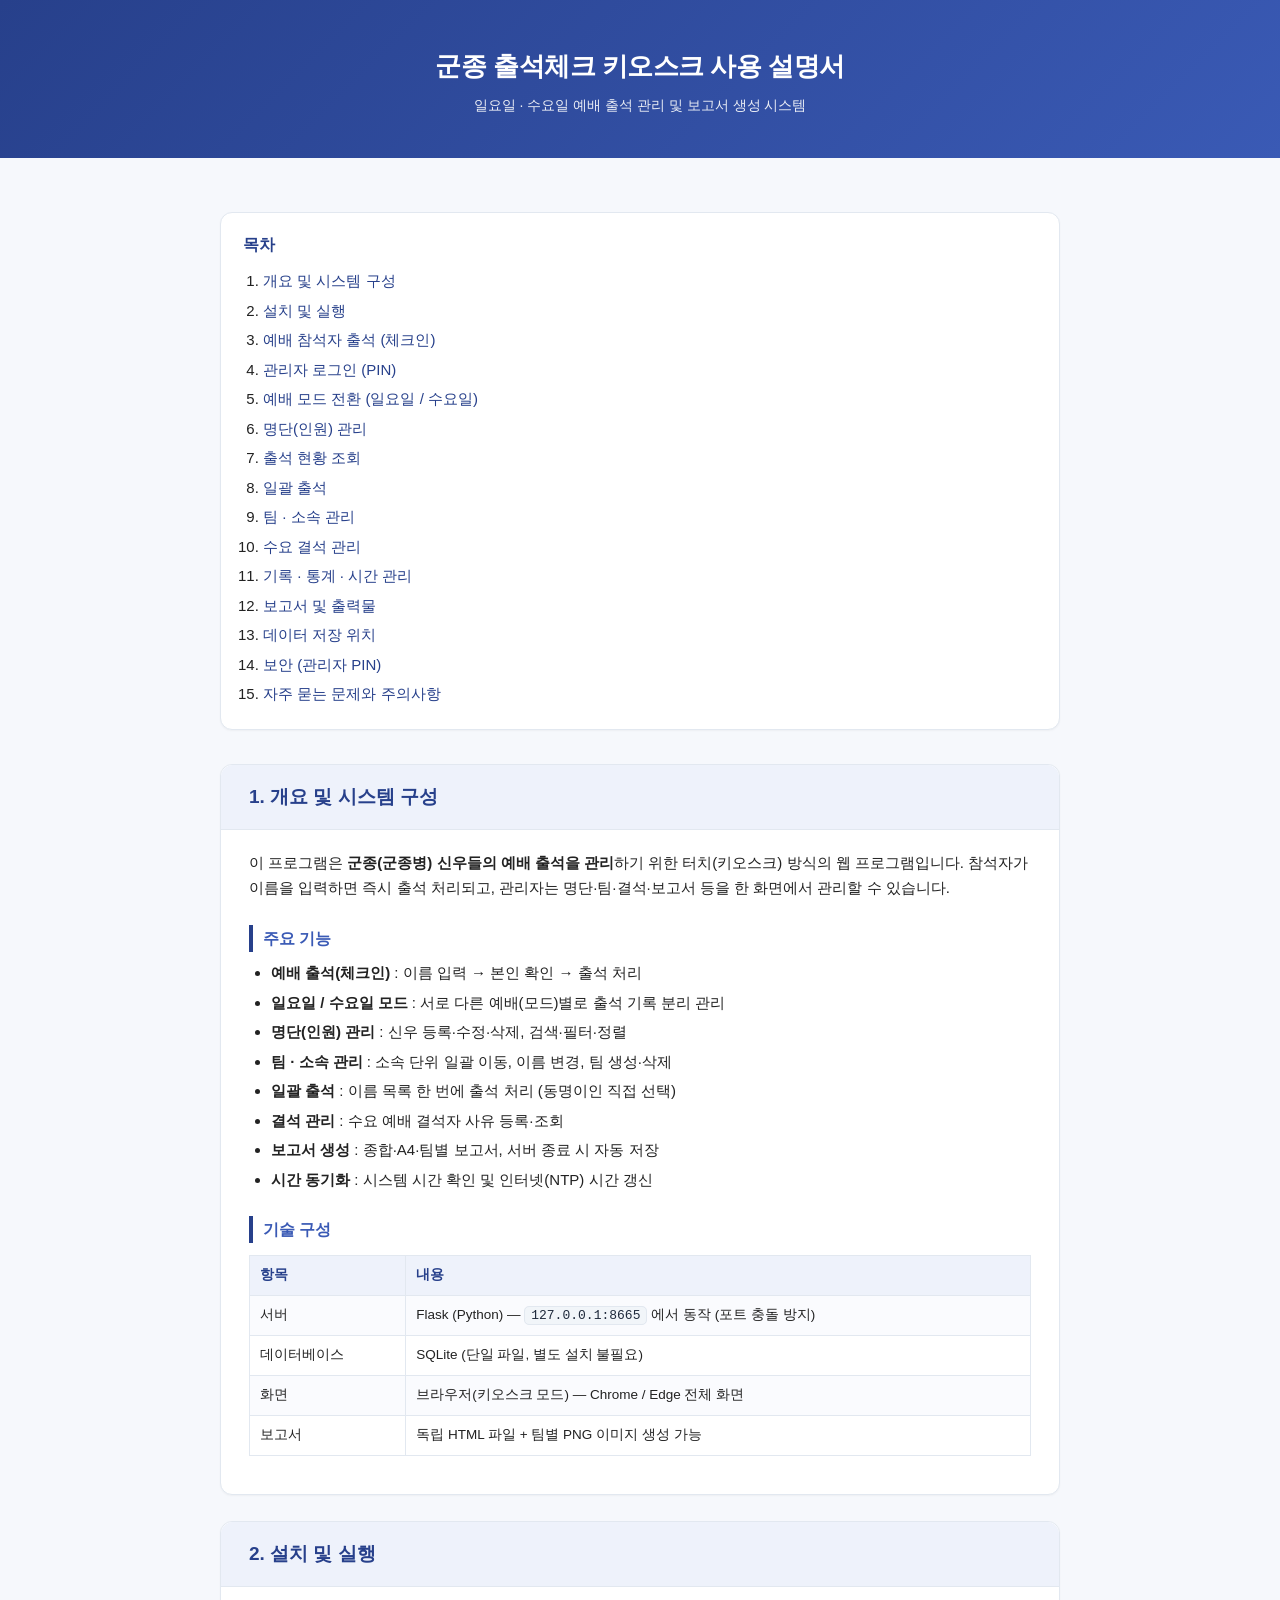
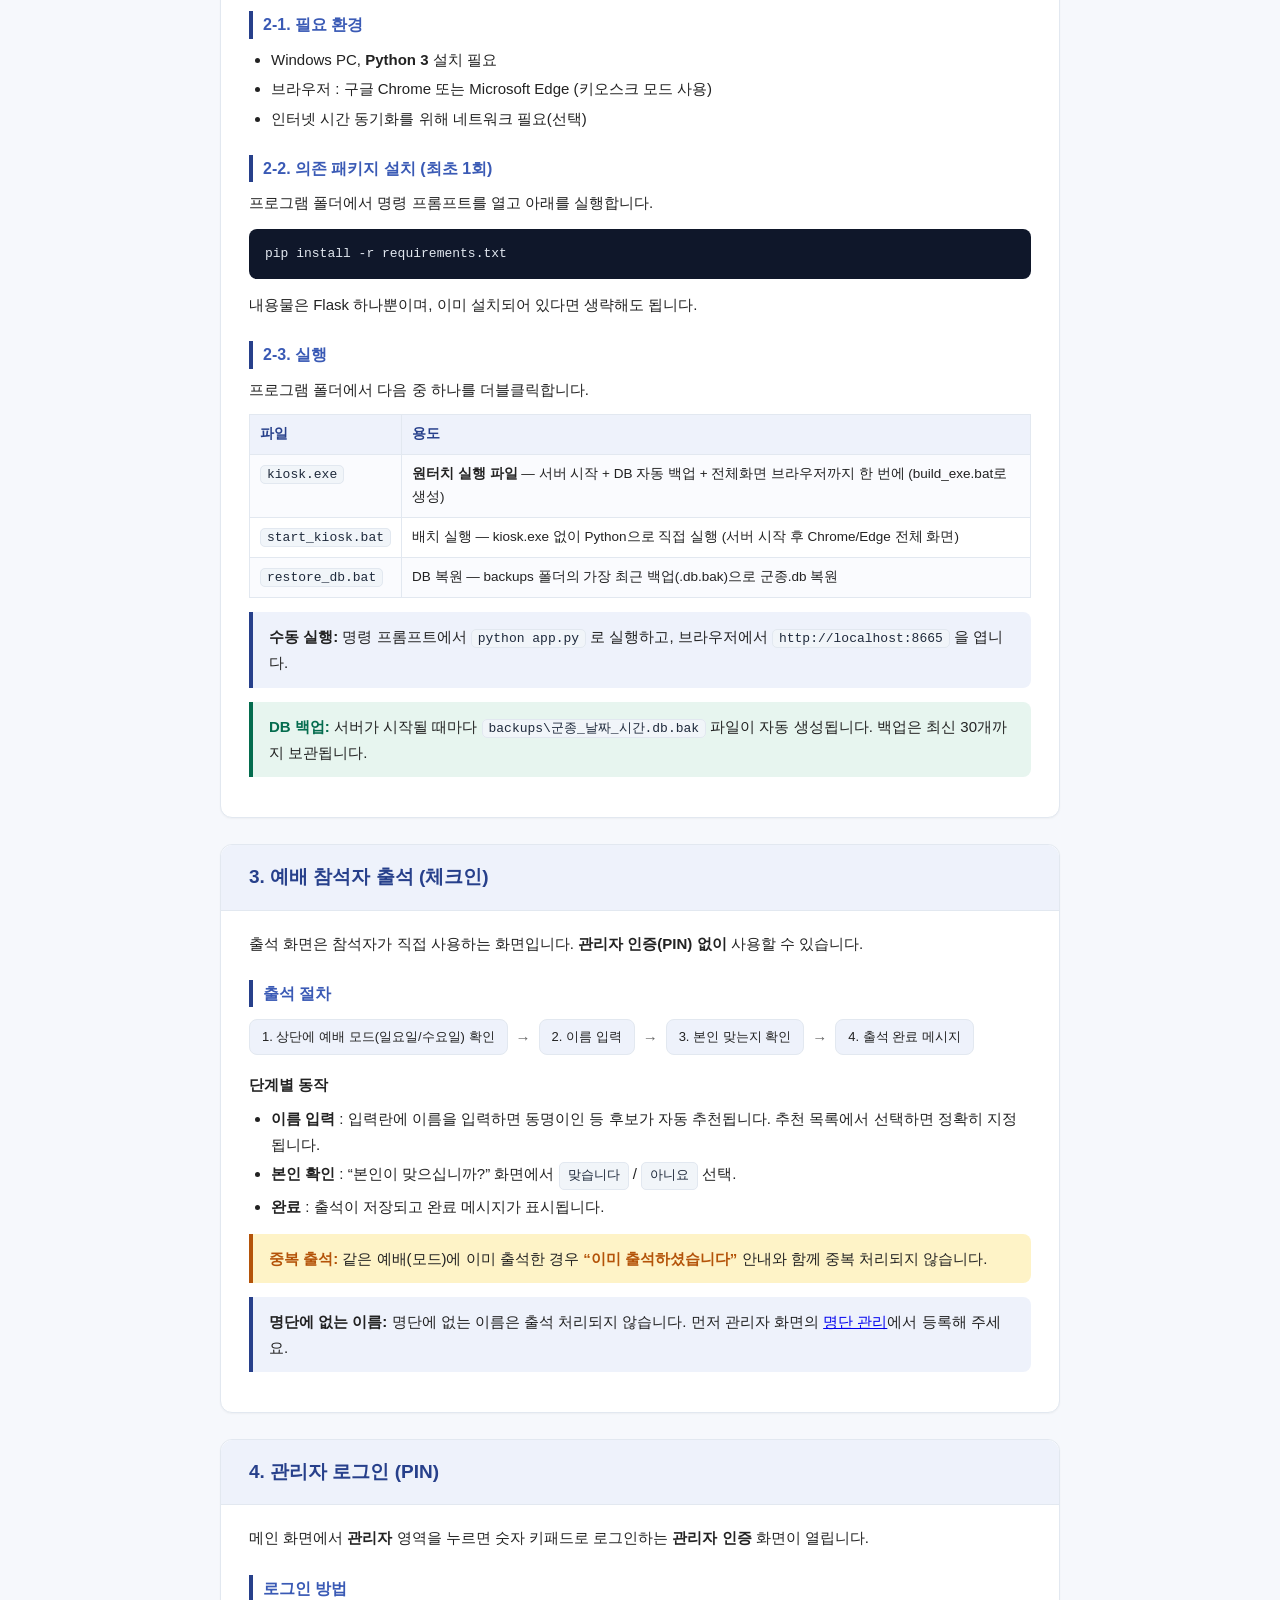
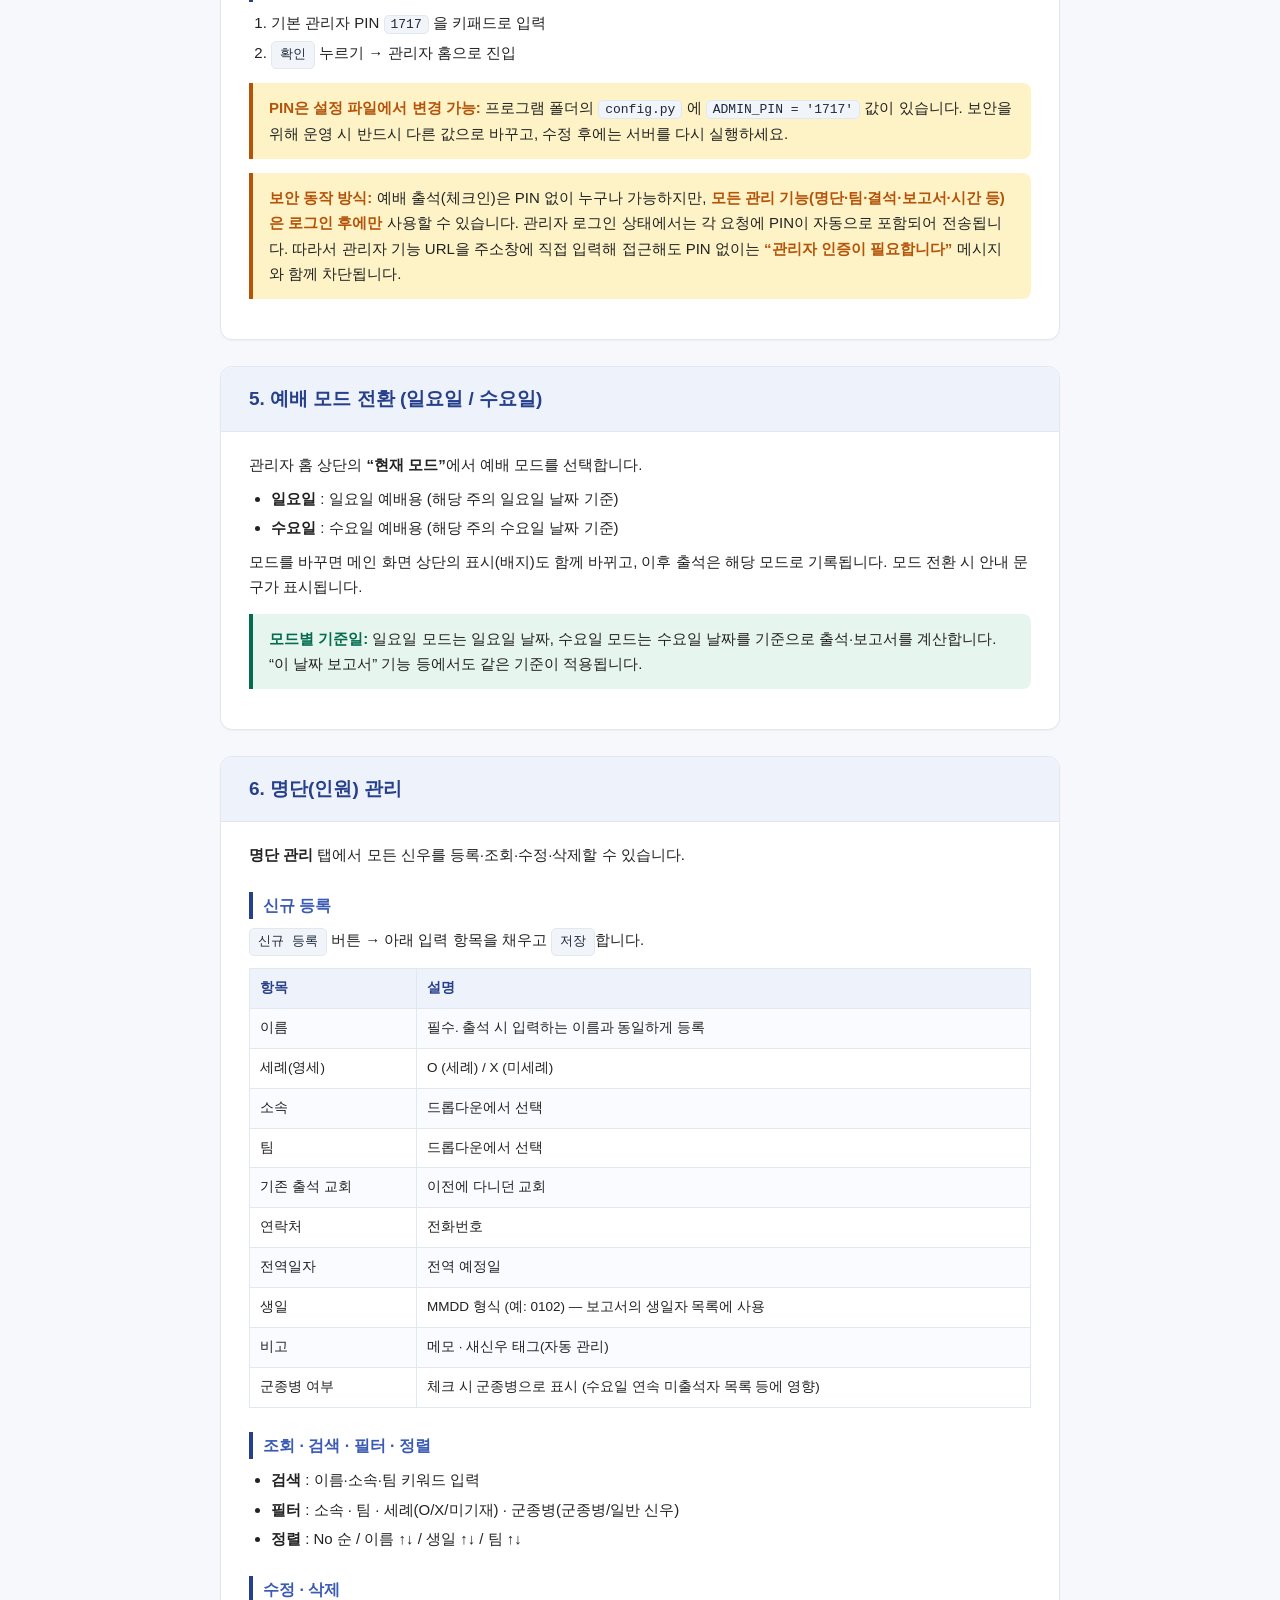
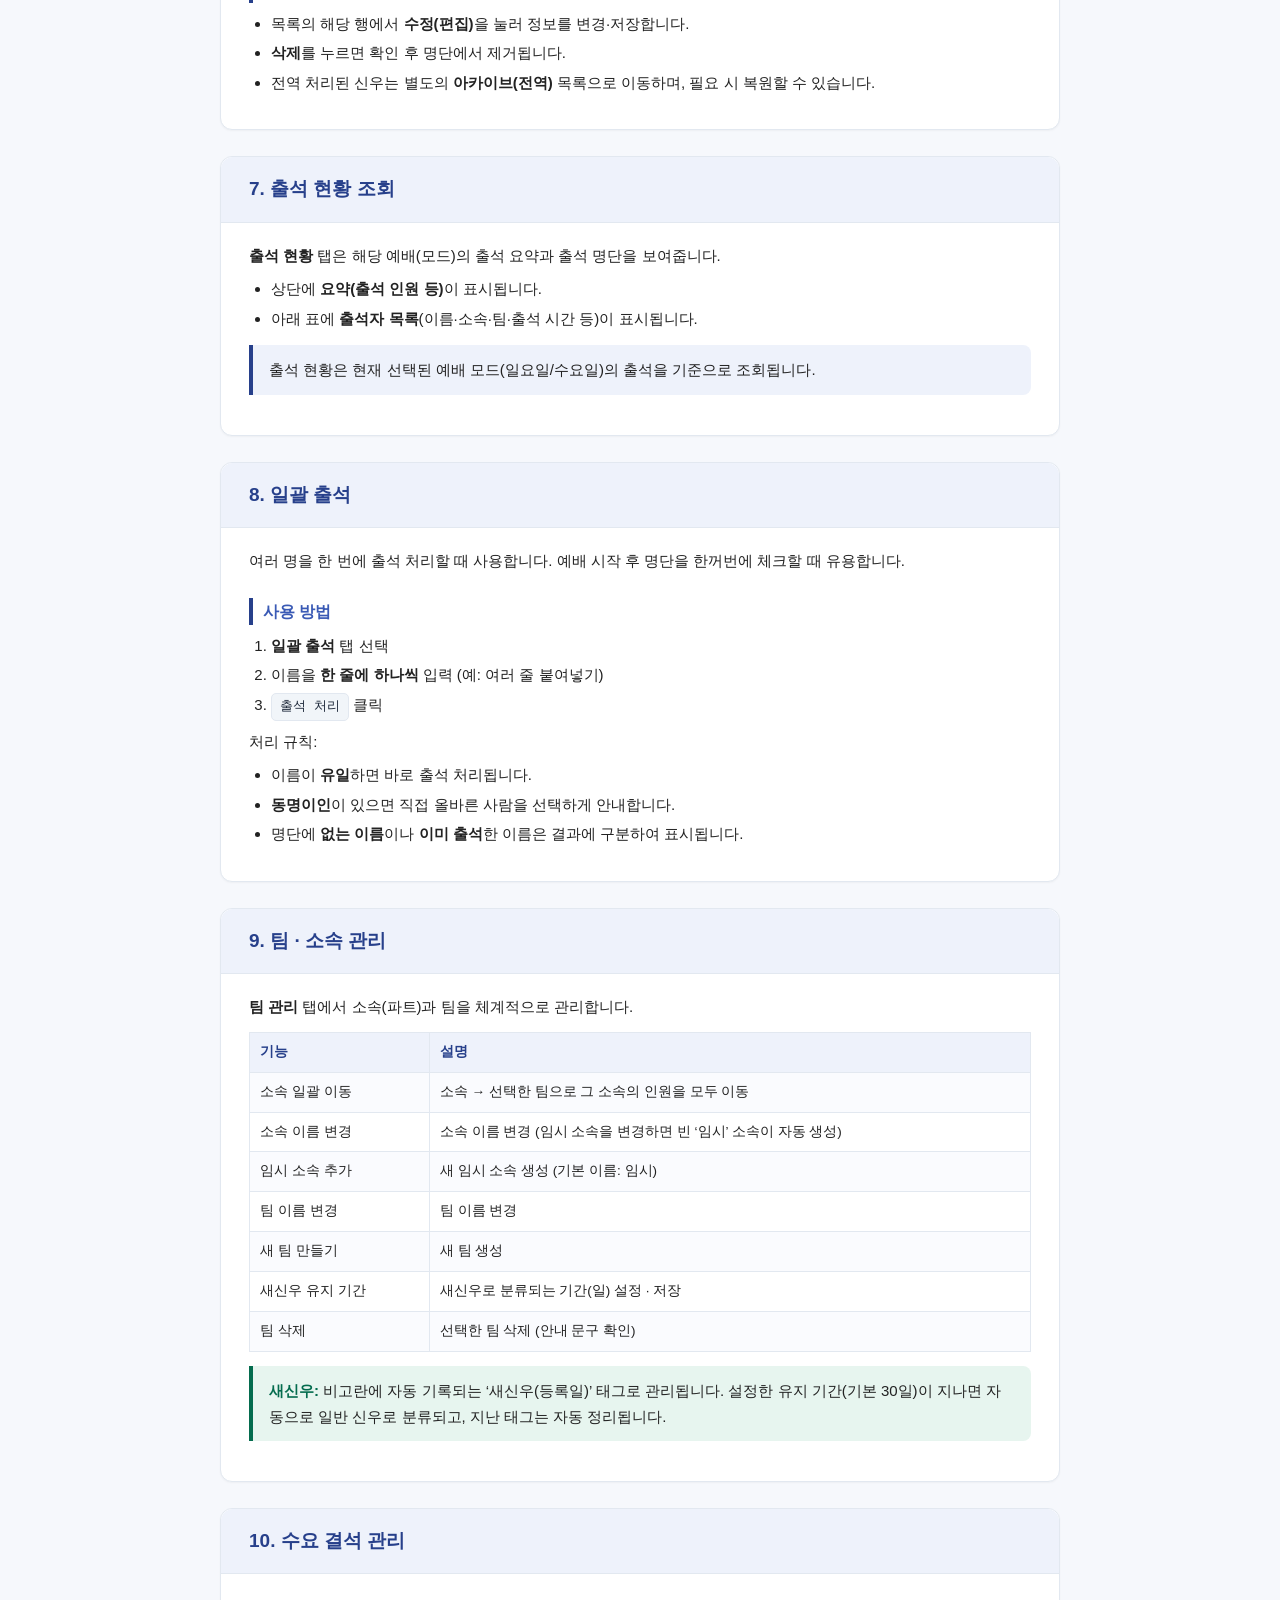
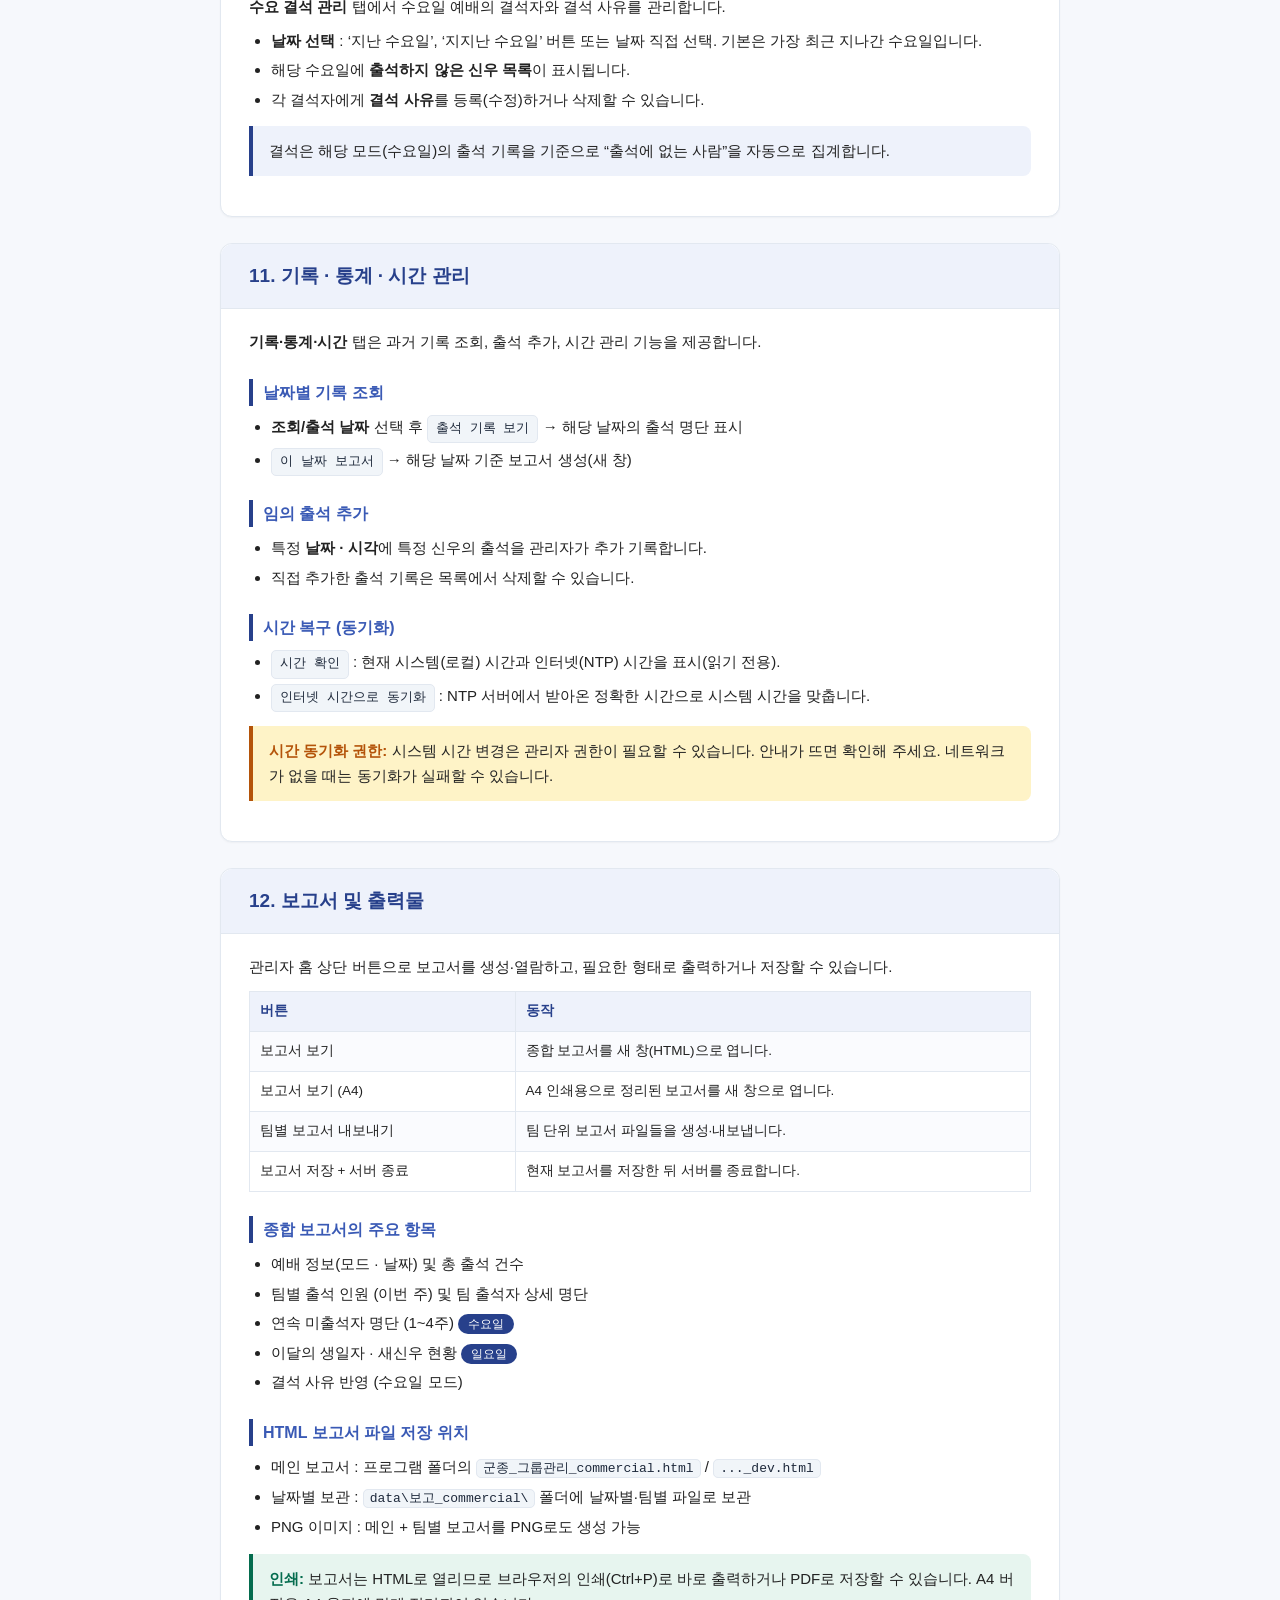
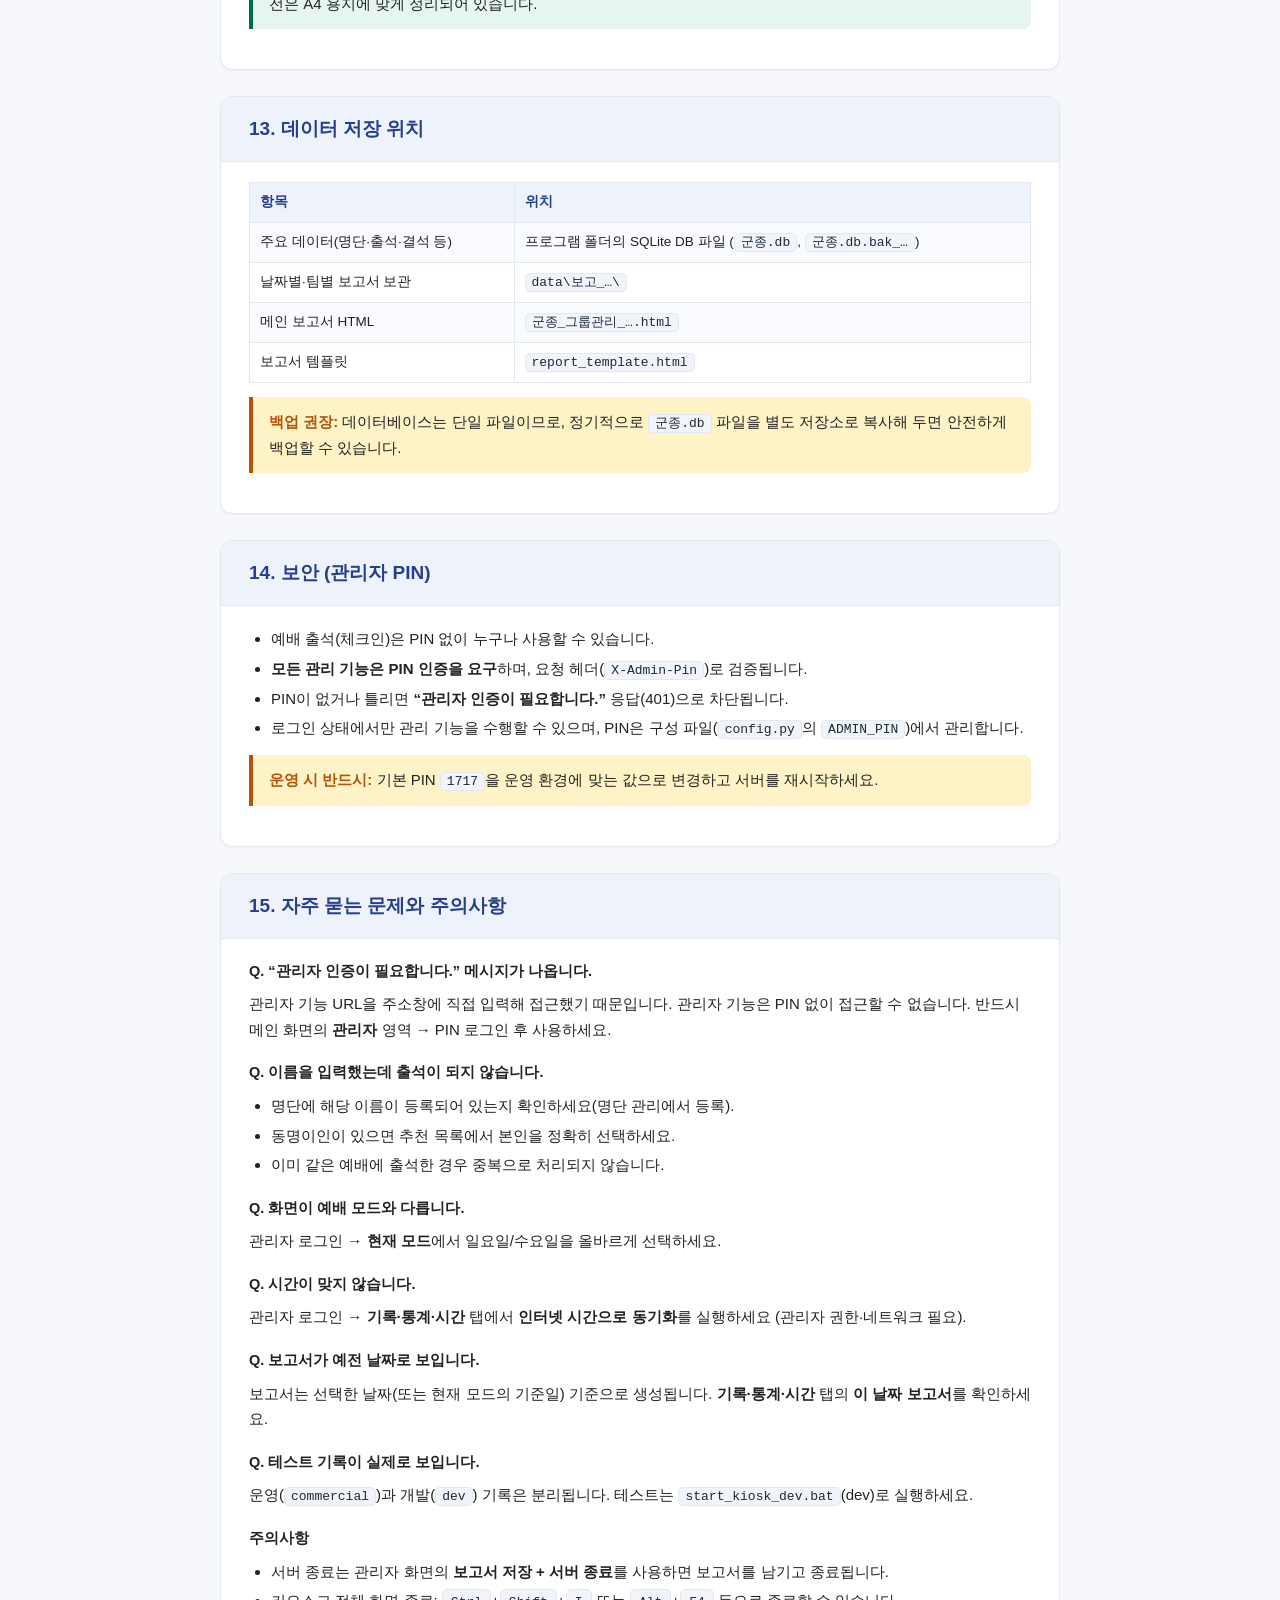
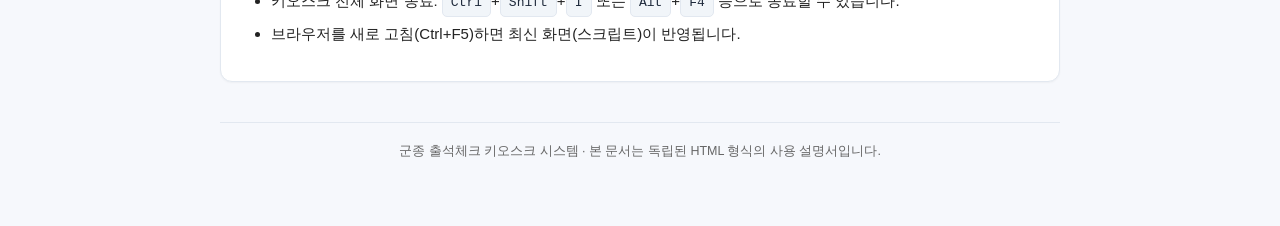
==== commit 73e25fc4: "feat: 원터치 kiosk.exe 릴리스 + DB 자동 백업 + 포트 8665 + DB 미포함" ====
--- a/사용설명서.html
+++ b/사용설명서.html
@@ -130,7 +130,7 @@
   <h3>기술 구성</h3>
   <table>
     <tr><th>항목</th><th>내용</th></tr>
-    <tr><td>서버</td><td>Flask (Python) — <code>127.0.0.1:5000</code> 에서 동작</td></tr>
+    <tr><td>서버</td><td>Flask (Python) — <code>127.0.0.1:8665</code> 에서 동작 (포트 충돌 방지)</td></tr>
     <tr><td>데이터베이스</td><td>SQLite (단일 파일, 별도 설치 불필요)</td></tr>
     <tr><td>화면</td><td>브라우저(키오스크 모드) — Chrome / Edge 전체 화면</td></tr>
     <tr><td>보고서</td><td>독립 HTML 파일 + 팀별 PNG 이미지 생성 가능</td></tr>
@@ -151,14 +151,15 @@
   <pre>pip install -r requirements.txt</pre>
   <p>내용물은 Flask 하나뿐이며, 이미 설치되어 있다면 생략해도 됩니다.</p>
   <h3>2-3. 실행</h3>
-  <p>프로그램 폴더에서 다음 배치 파일 중 하나를 더블클릭합니다.</p>
+  <p>프로그램 폴더에서 다음 중 하나를 더블클릭합니다.</p>
   <table>
     <tr><th>파일</th><th>용도</th></tr>
-    <tr><td><code>start_kiosk.bat</code></td><td>정상(운영) 모드로 실행 — 서버 시작 후 Chrome/Edge를 전체 화면 키오스크로 엽니다.</td></tr>
-    <tr><td><code>start_kiosk_dev.bat</code></td><td>개발(테스트) 모드로 실행 — 화면에 “(개발자 모드)” 표시가 나타납니다.</td></tr>
-  </table>
-  <div class="note"><b>수동 실행:</b> 명령 프롬프트에서 <code>python app.py</code> (운영) 또는 <code>python app.py dev</code> (개발)로도 실행하고, 브라우저에서 <code>http://localhost:5000</code> 을 엽니다.</div>
-  <div class="tip"><b>모드 구분:</b> 운영(<code>commercial</code>)과 개발(<code>dev</code>) 환경의 <b>출석 기록과 보고서가 별도로 저장</b>됩니다. 테스트 중 발생한 기록이 실제 예배 기록에 섞이지 않도록 하려면 테스트는 반드시 dev로 하세요.</div>
+    <tr><td><code>kiosk.exe</code></td><td><b>원터치 실행 파일</b> — 서버 시작 + DB 자동 백업 + 전체화면 브라우저까지 한 번에 (build_exe.bat로 생성)</td></tr>
+    <tr><td><code>start_kiosk.bat</code></td><td>배치 실행 — kiosk.exe 없이 Python으로 직접 실행 (서버 시작 후 Chrome/Edge 전체 화면)</td></tr>
+    <tr><td><code>restore_db.bat</code></td><td>DB 복원 — backups 폴더의 가장 최근 백업(.db.bak)으로 군종.db 복원</td></tr>
+  </table>
+  <div class="note"><b>수동 실행:</b> 명령 프롬프트에서 <code>python app.py</code> 로 실행하고, 브라우저에서 <code>http://localhost:8665</code> 을 엽니다.</div>
+  <div class="tip"><b>DB 백업:</b> 서버가 시작될 때마다 <code>backups\군종_날짜_시간.db.bak</code> 파일이 자동 생성됩니다. 백업은 최신 30개까지 보관됩니다.</div>
 </section>
 
 <!-- 3. 출석 -->
